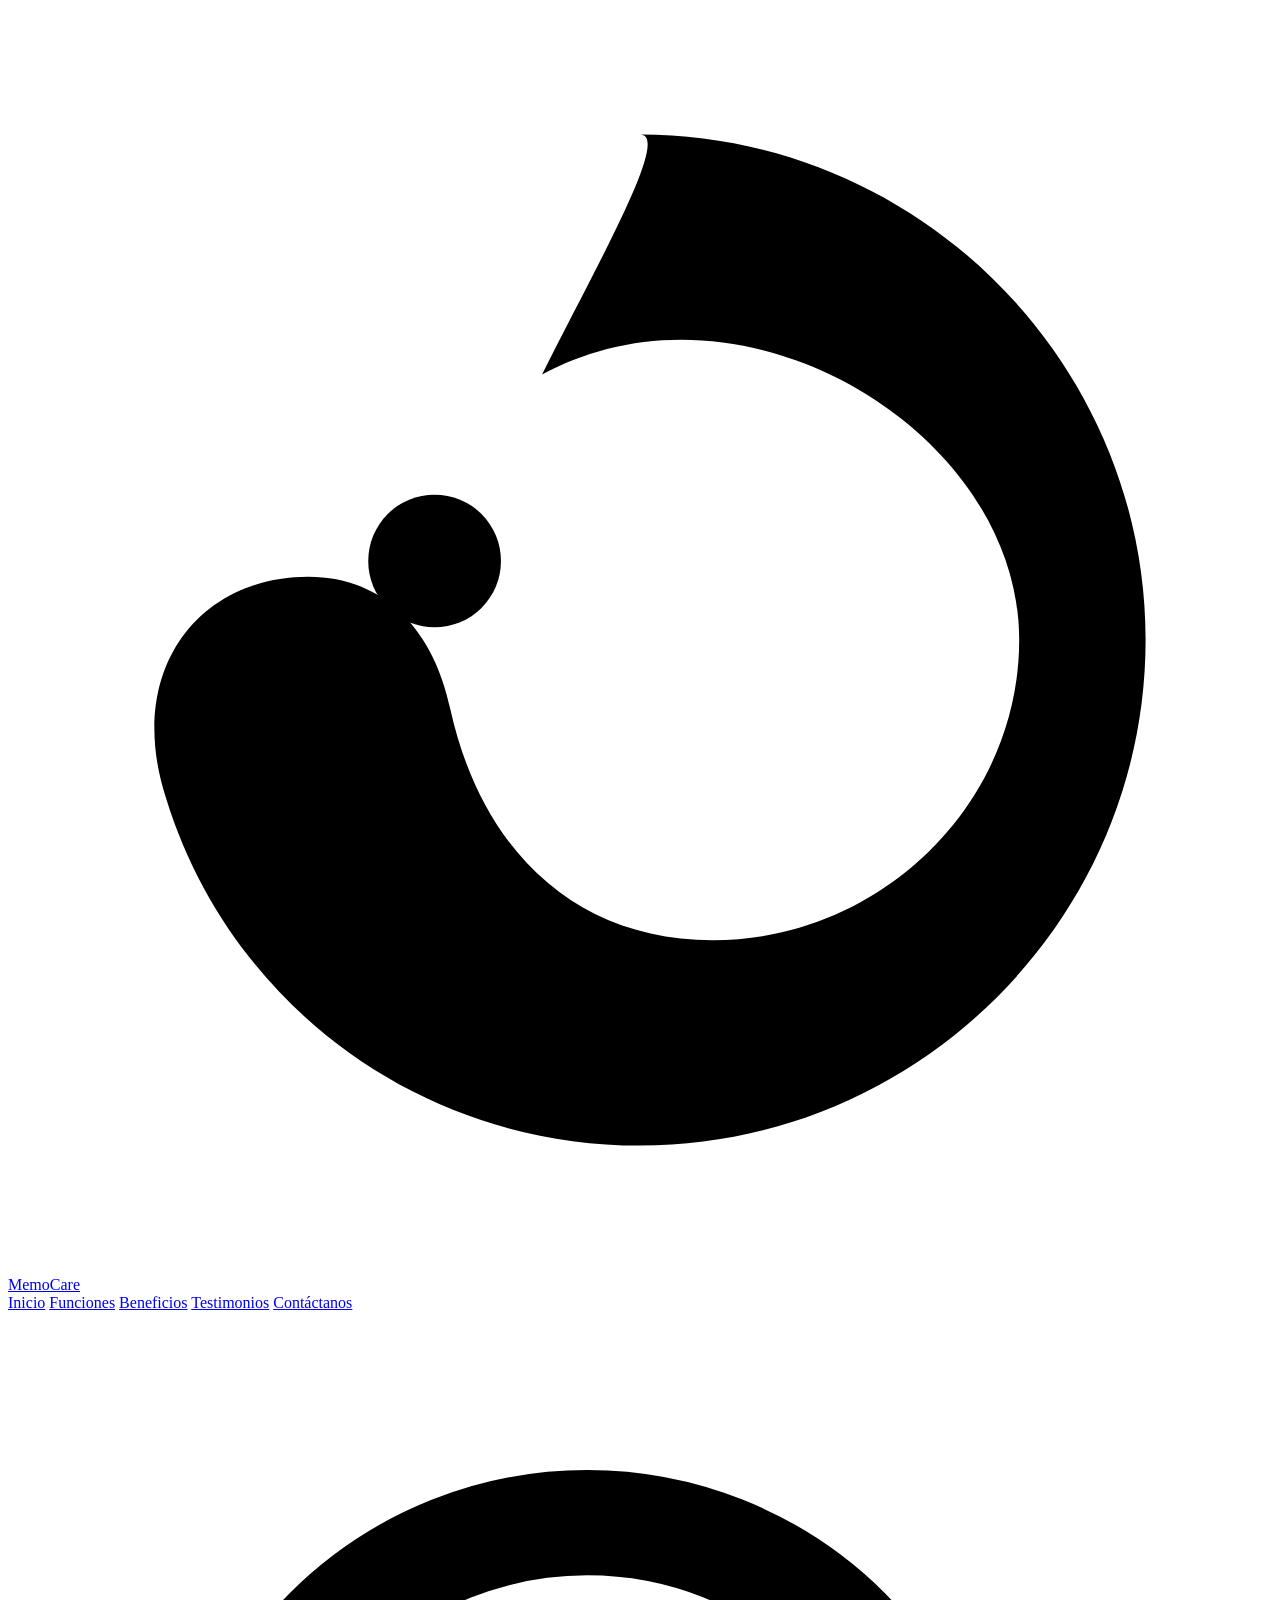
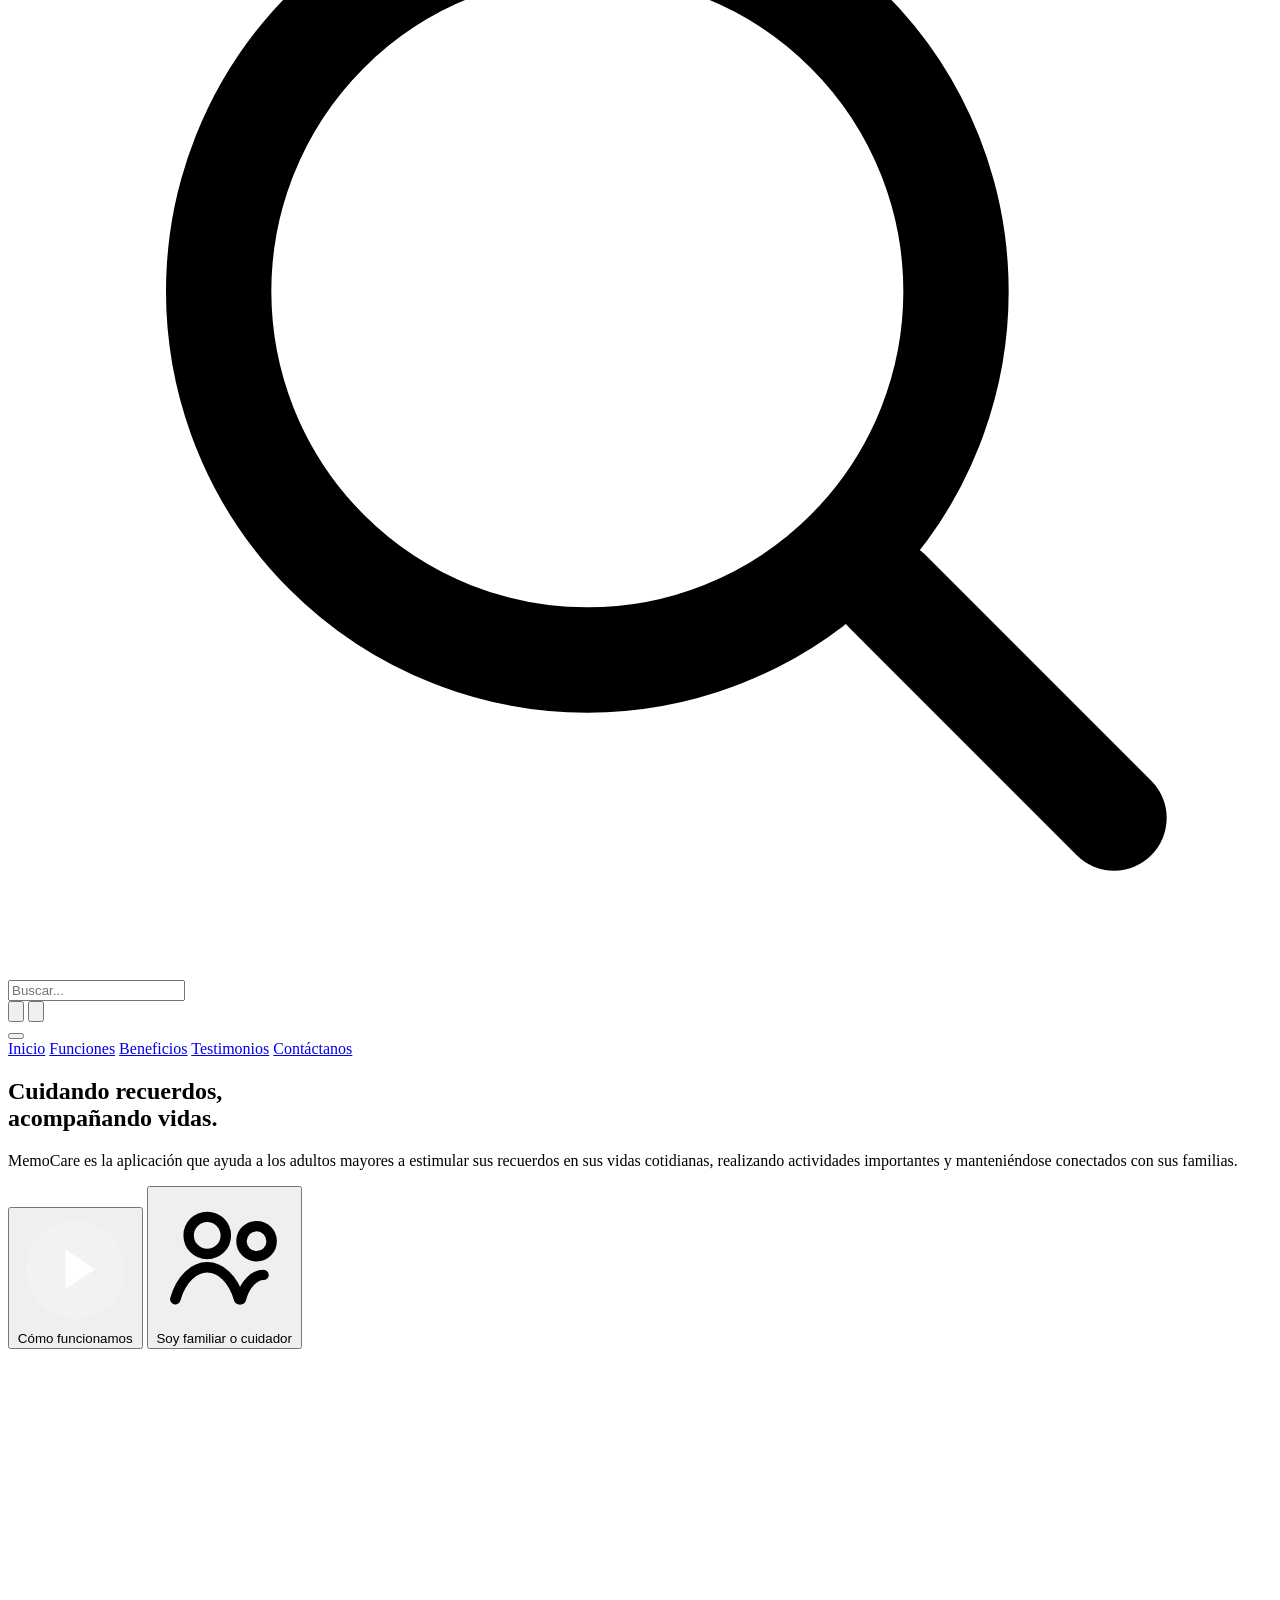
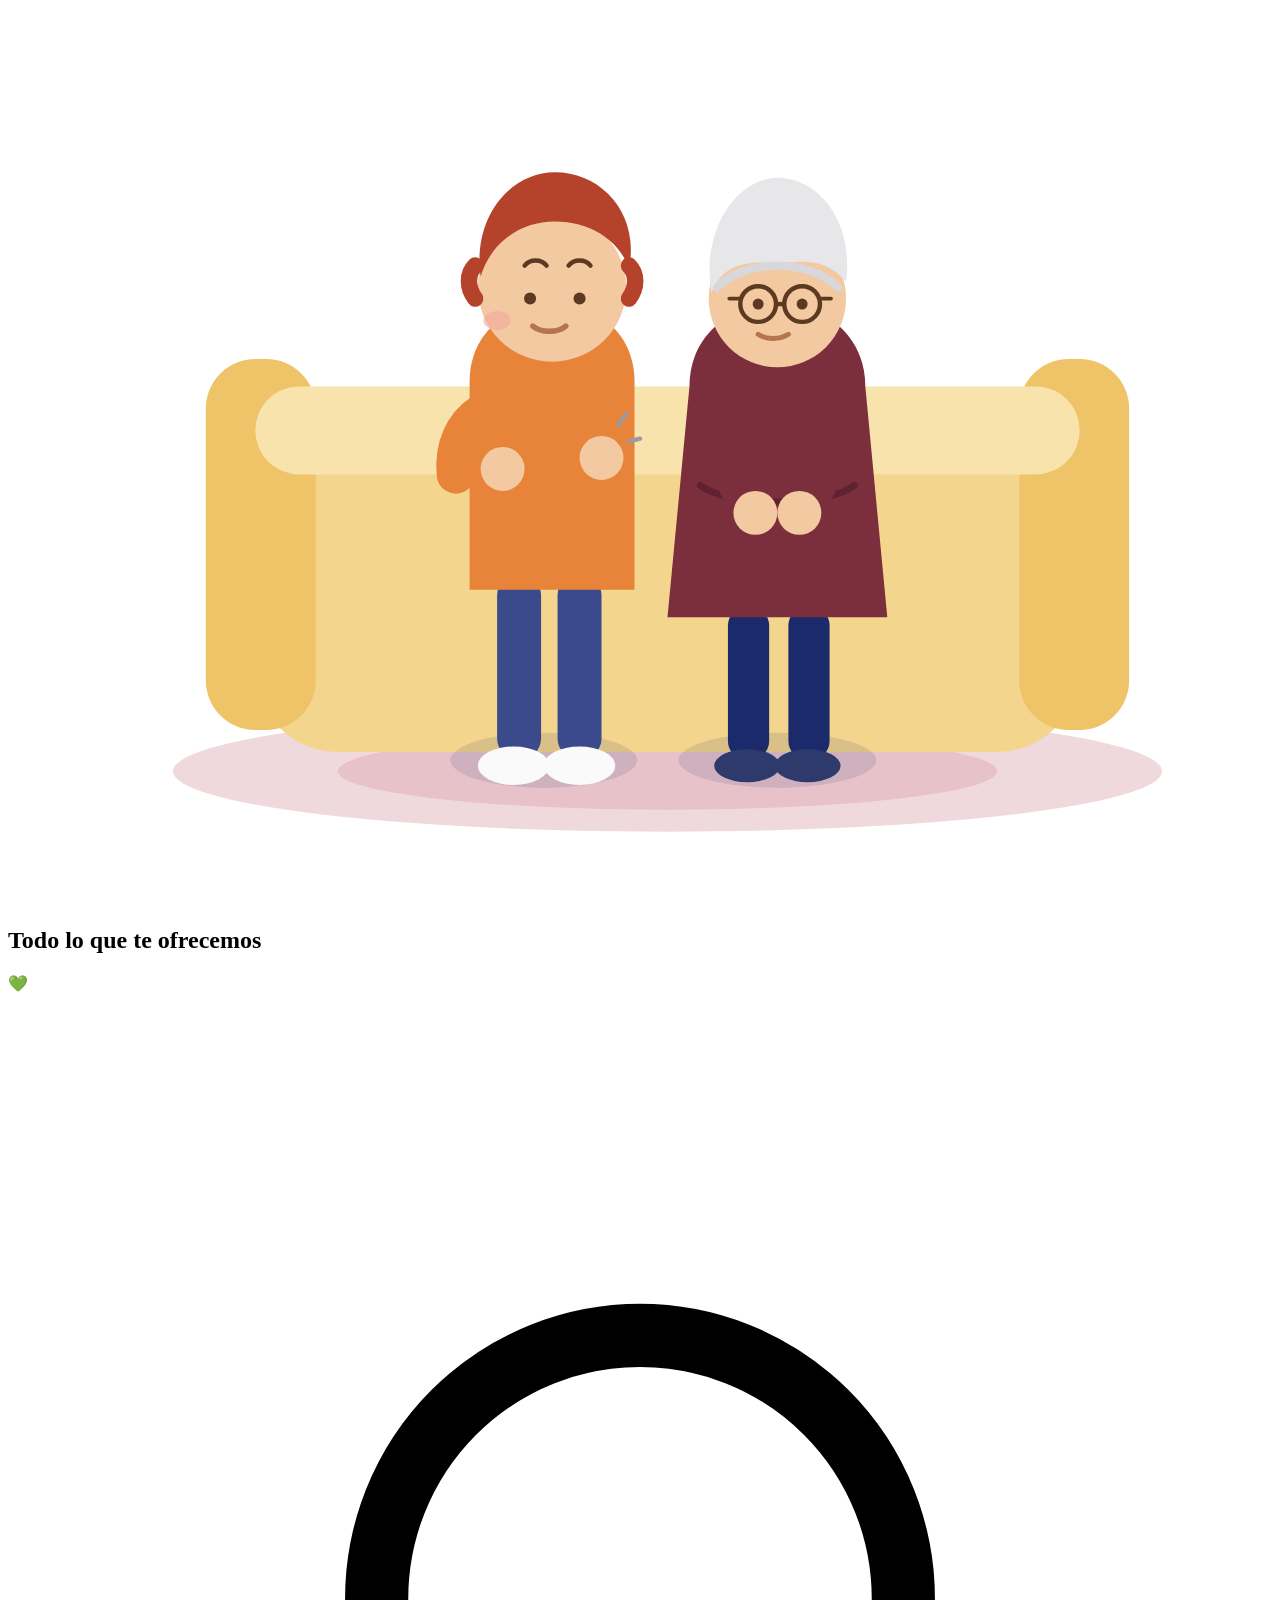
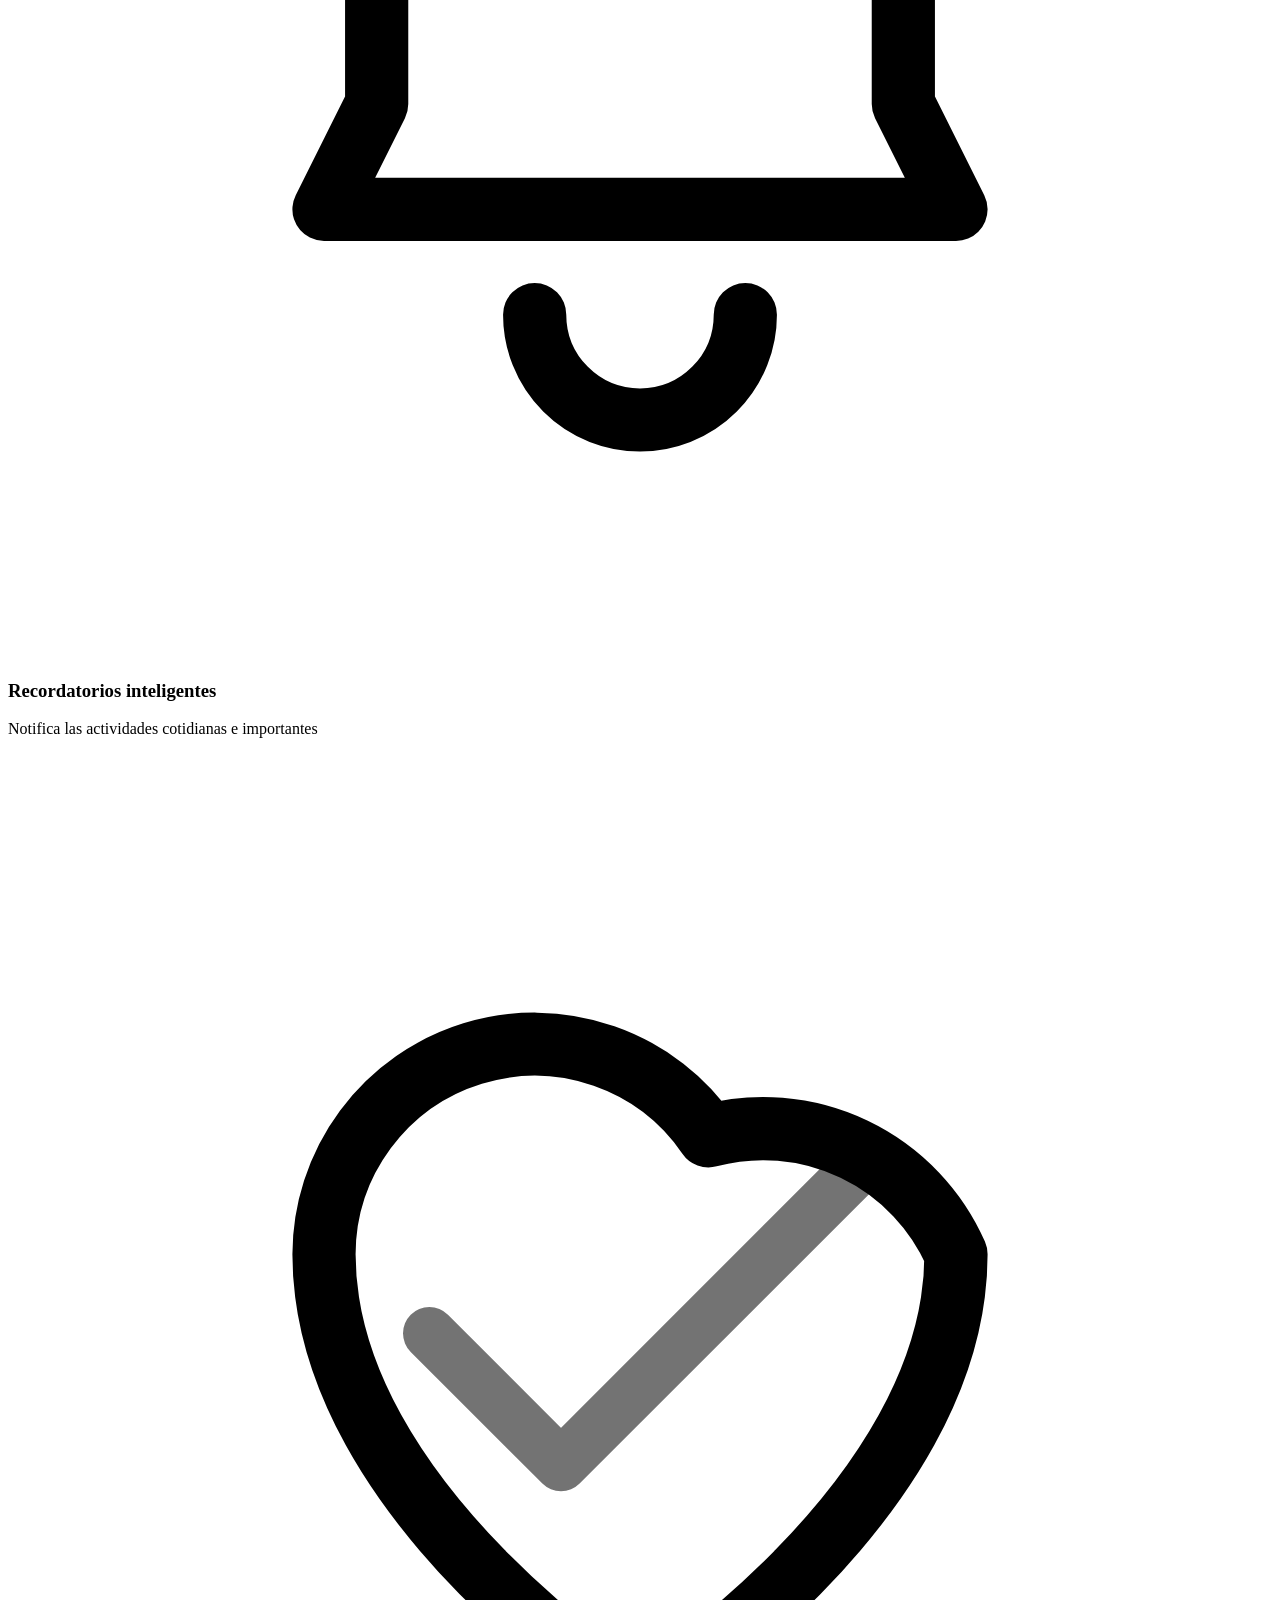
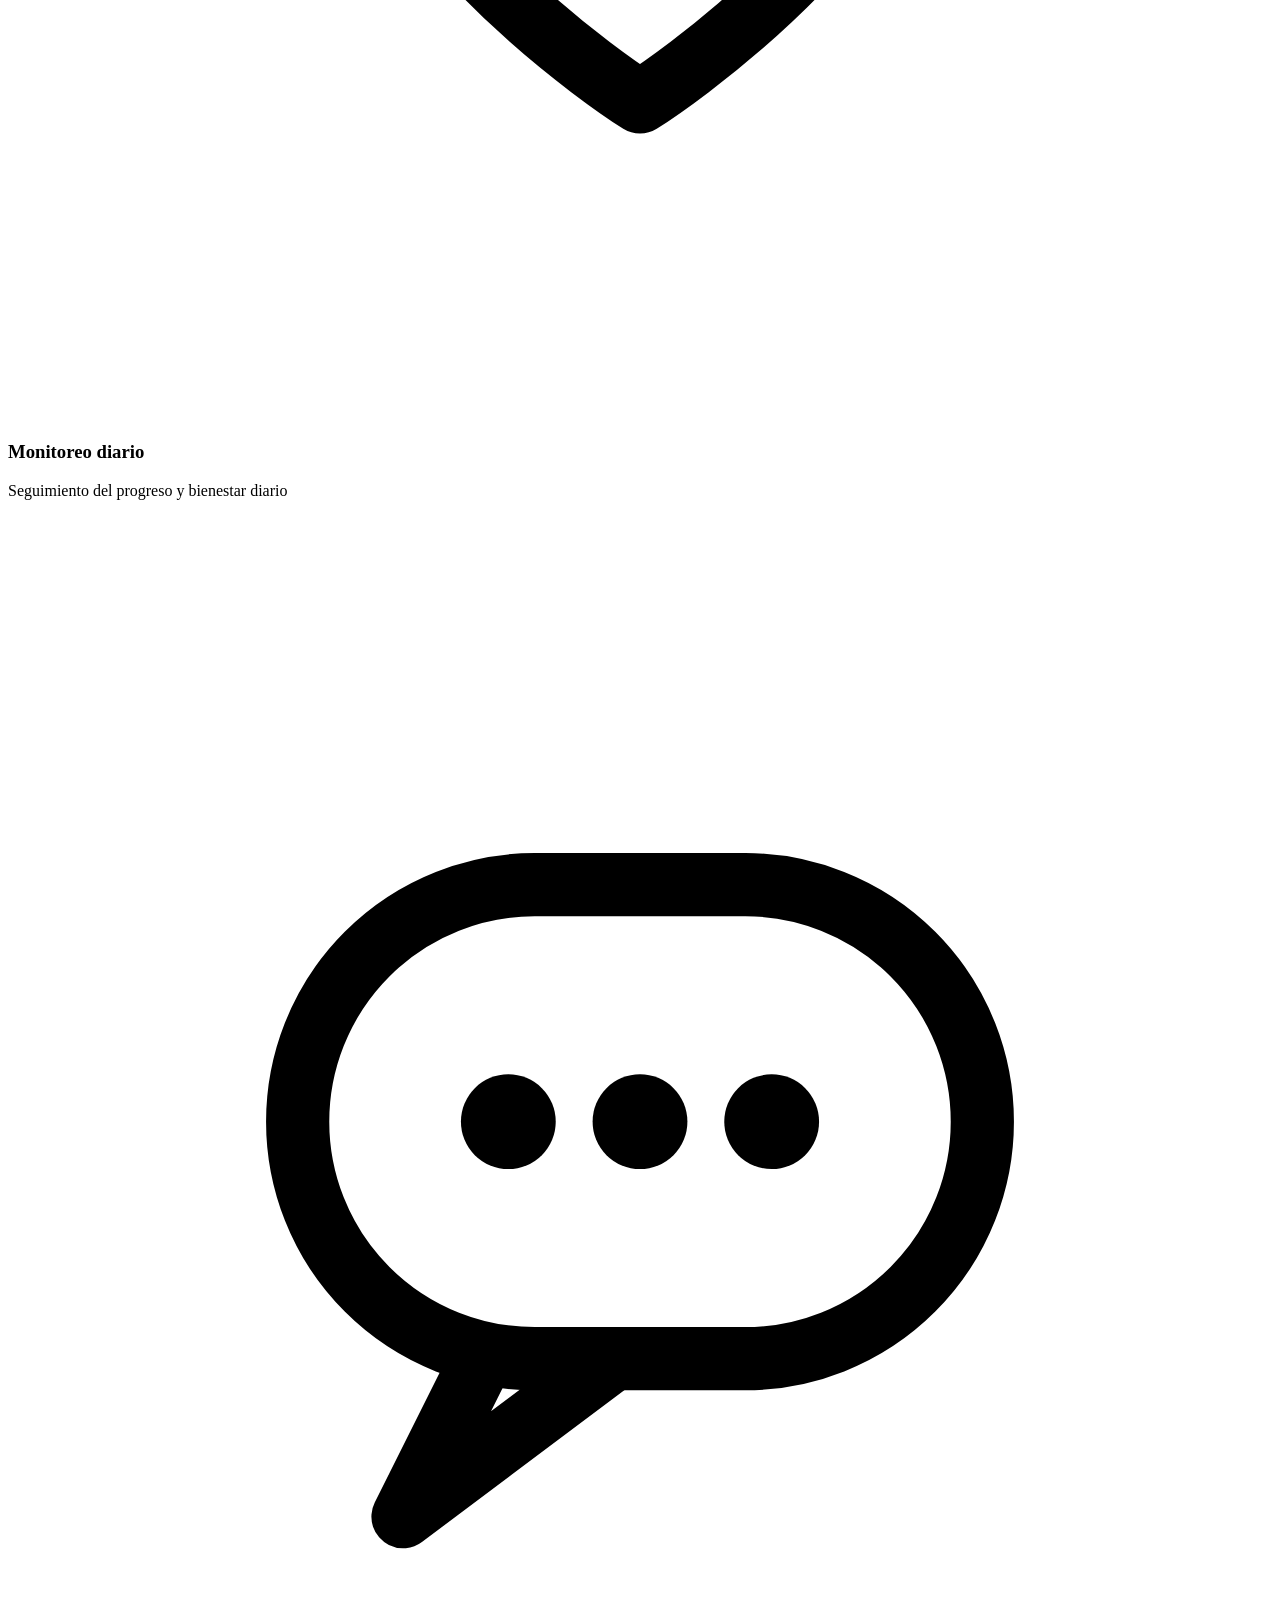
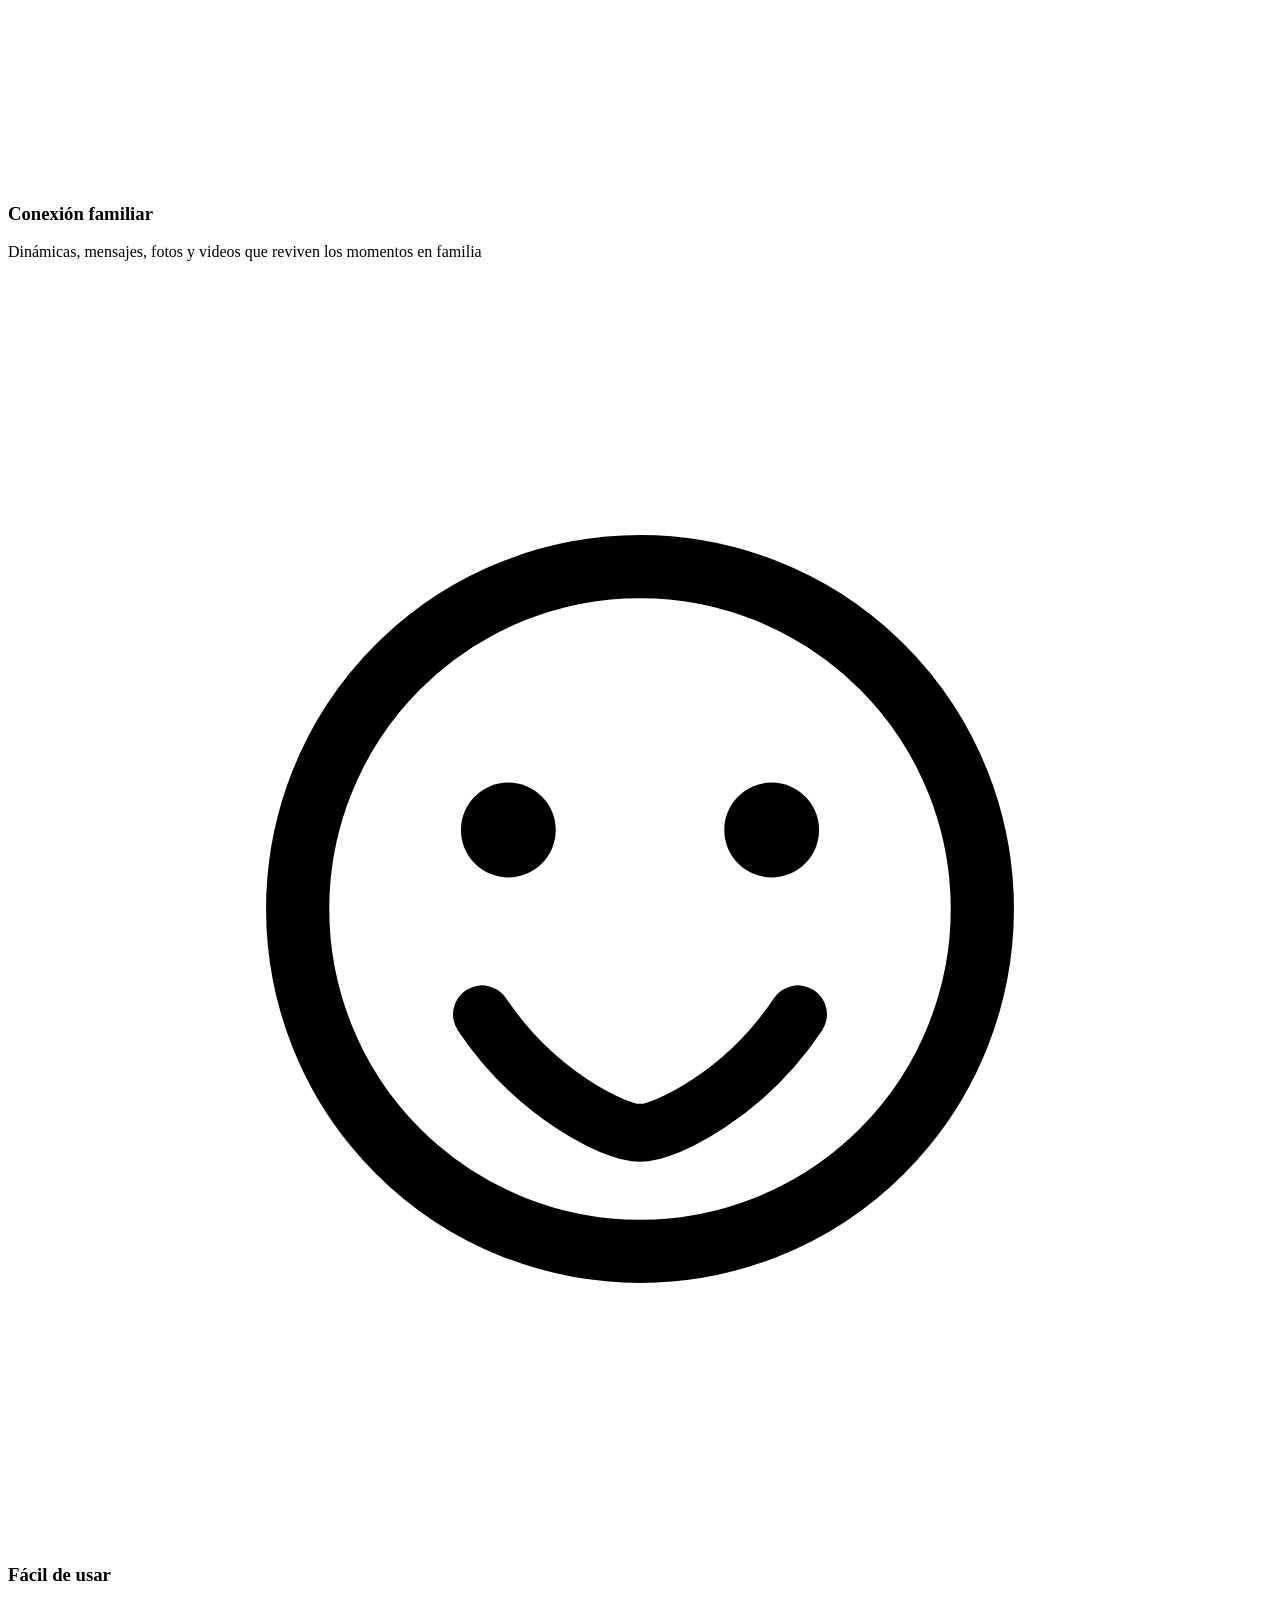
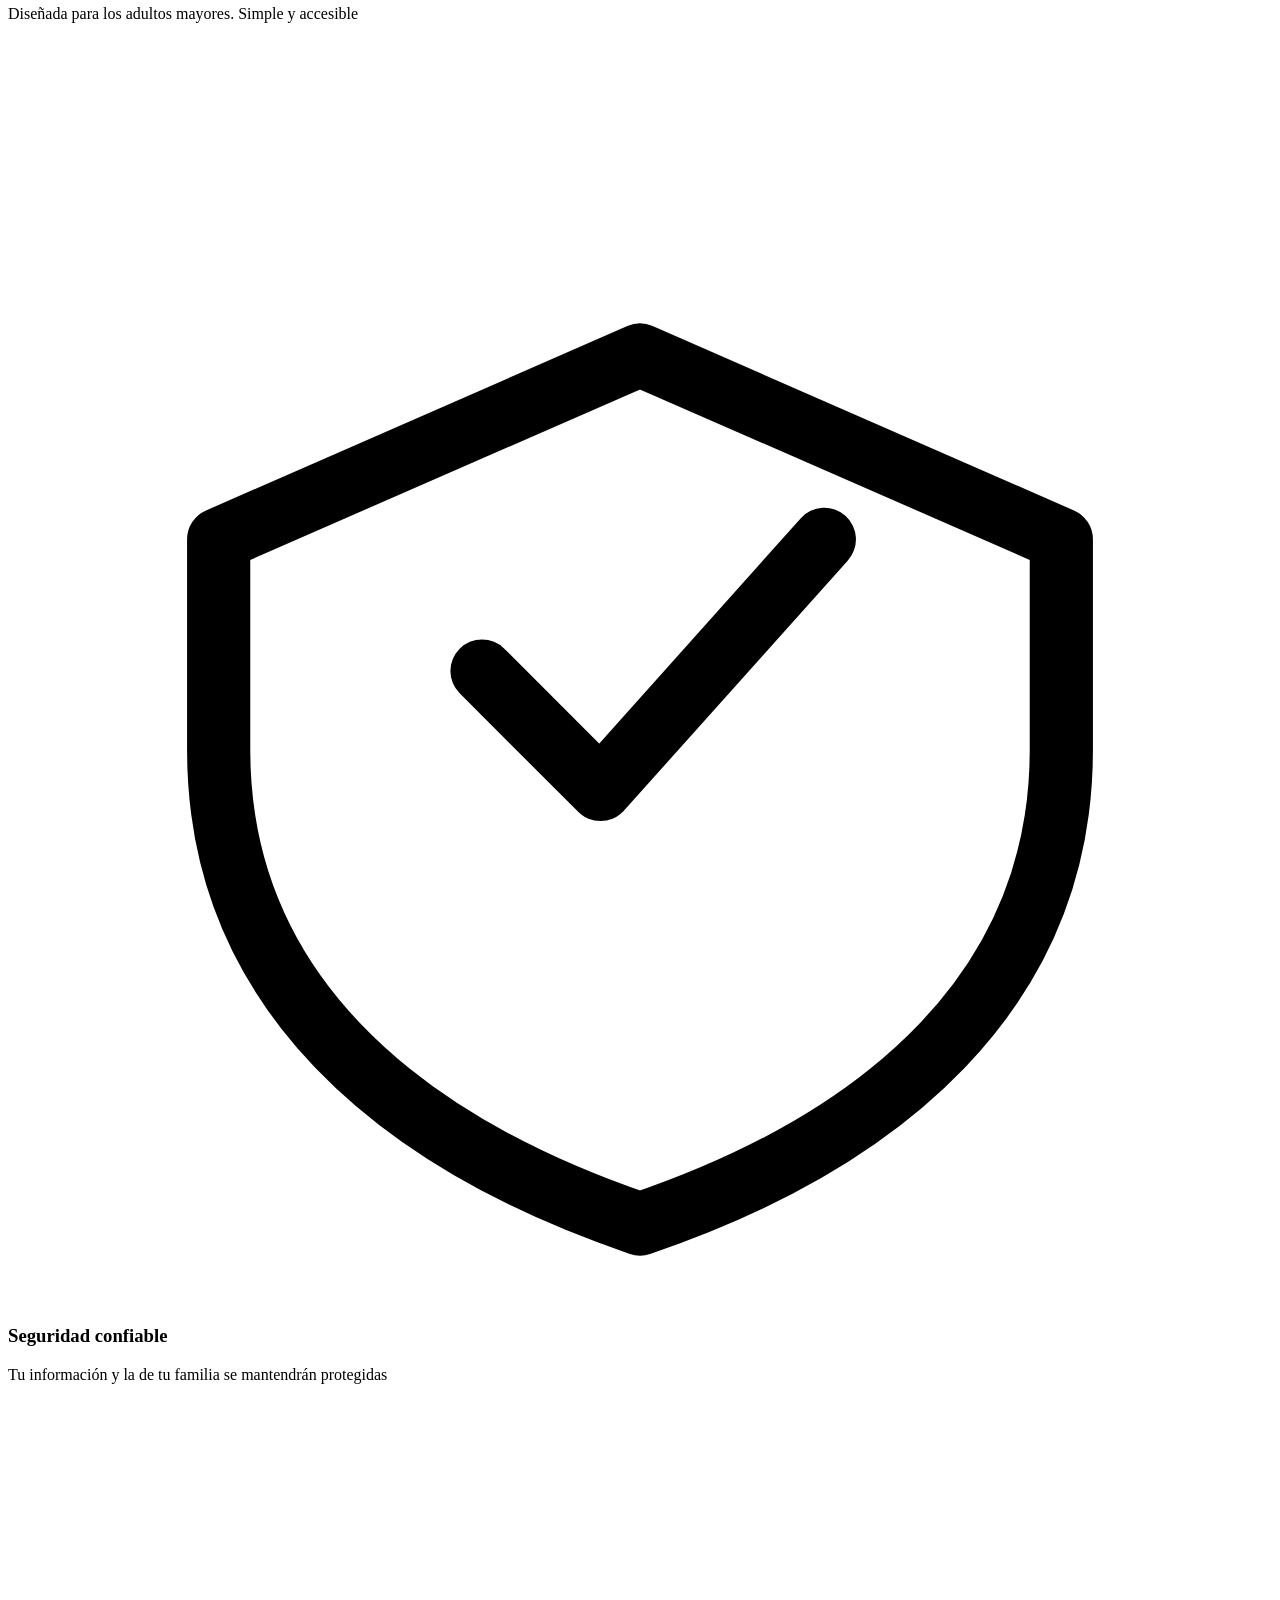
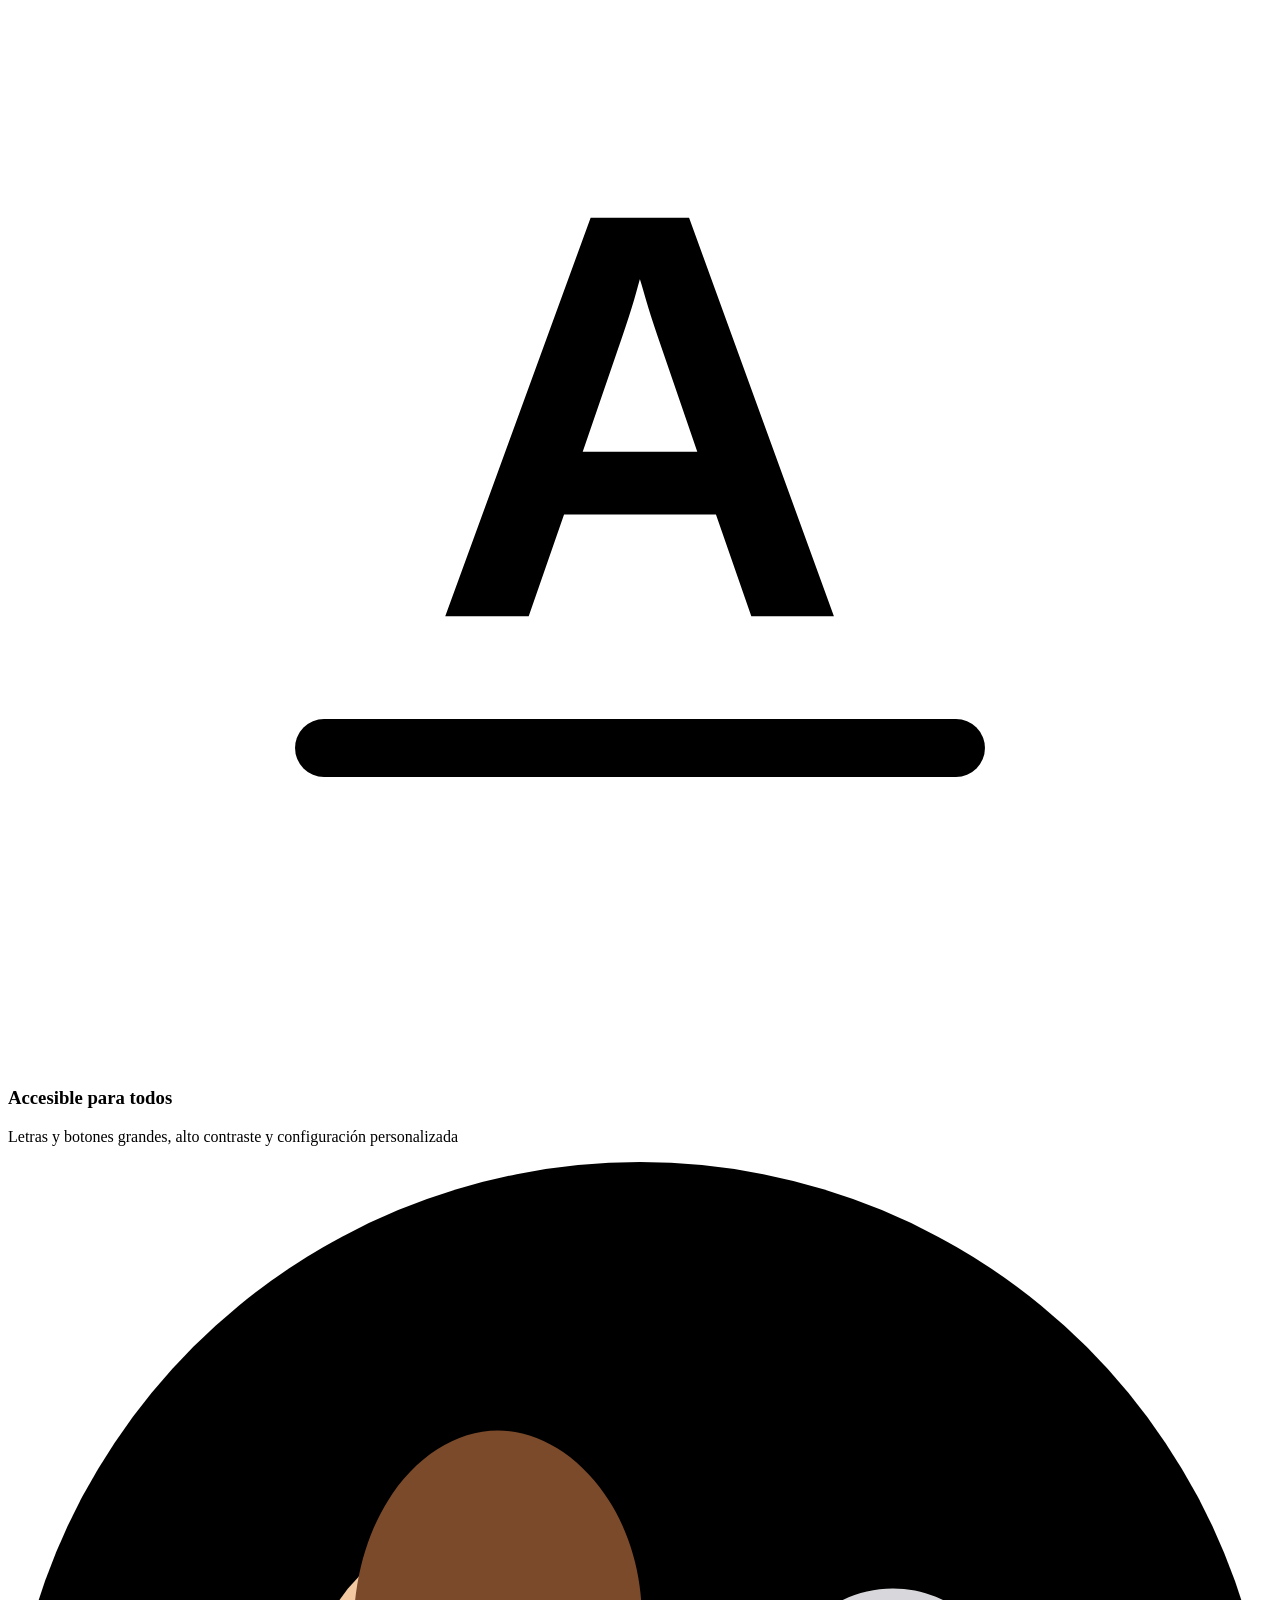
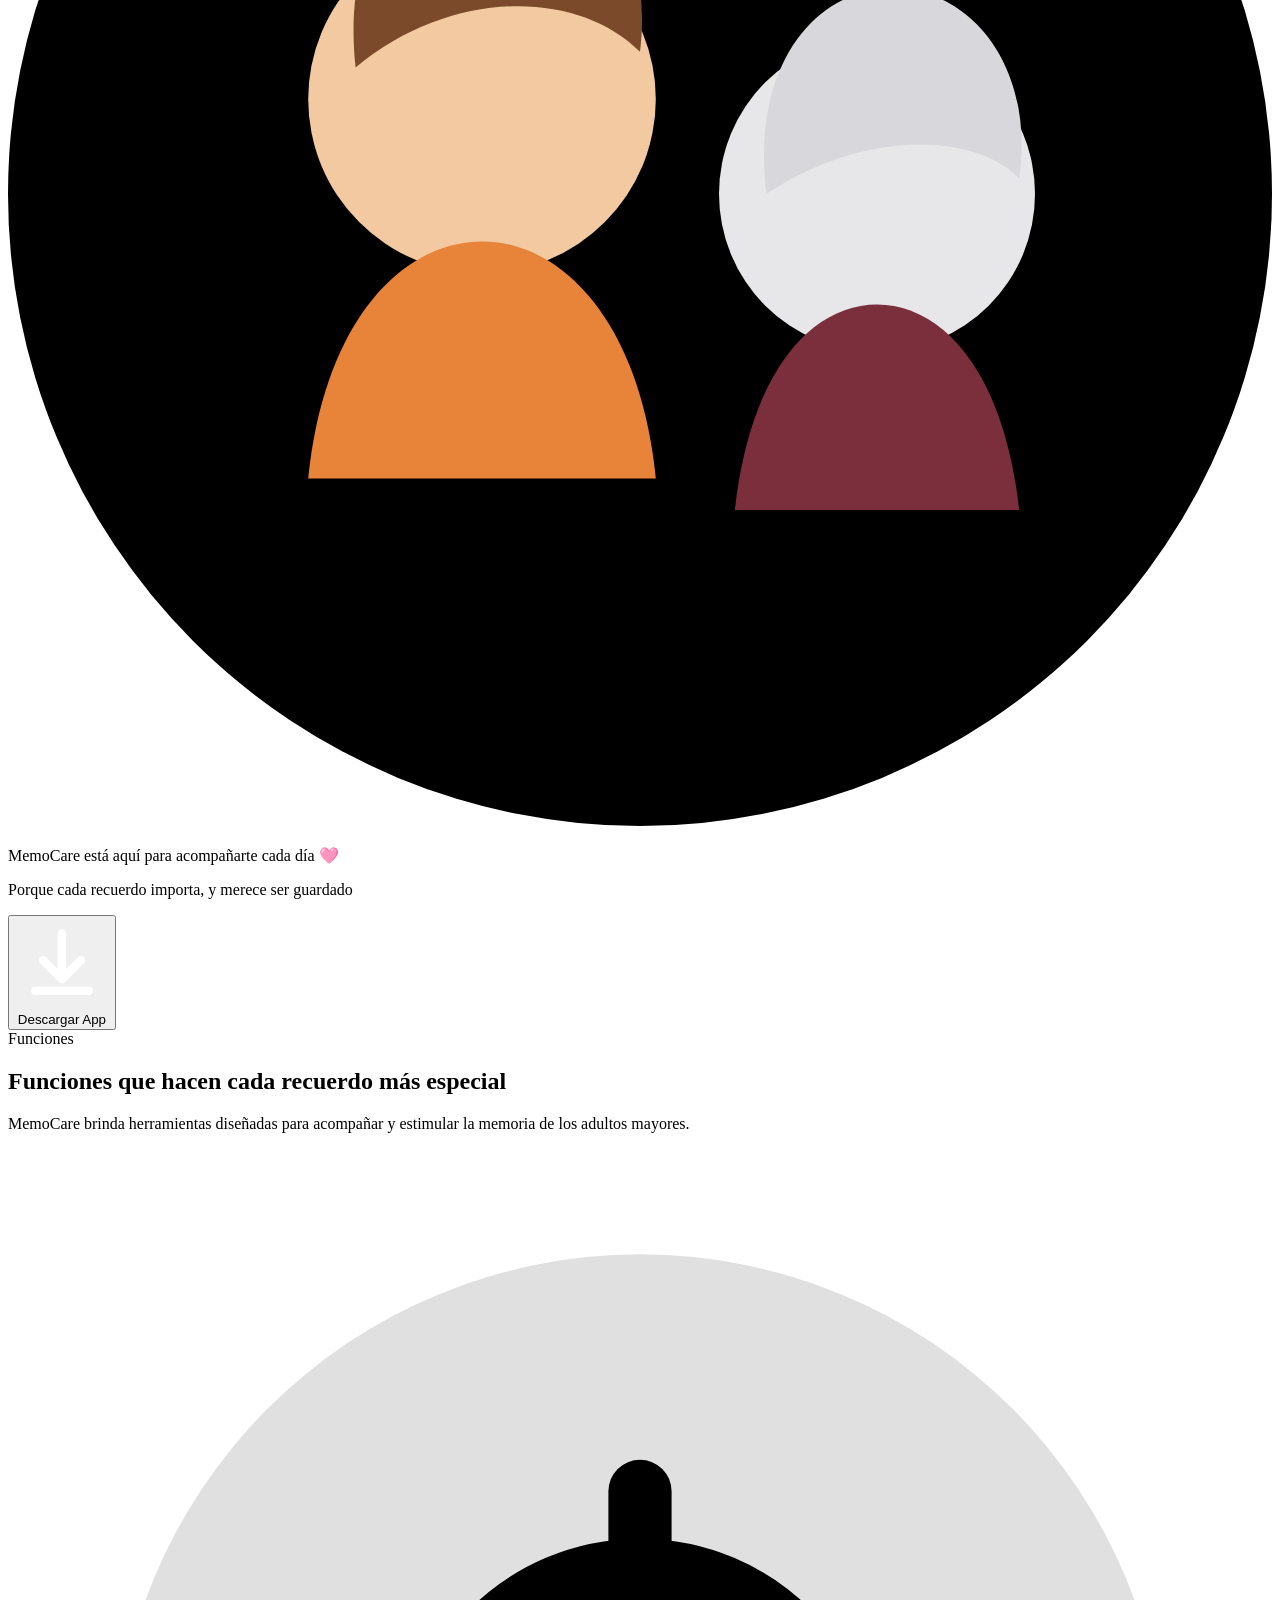
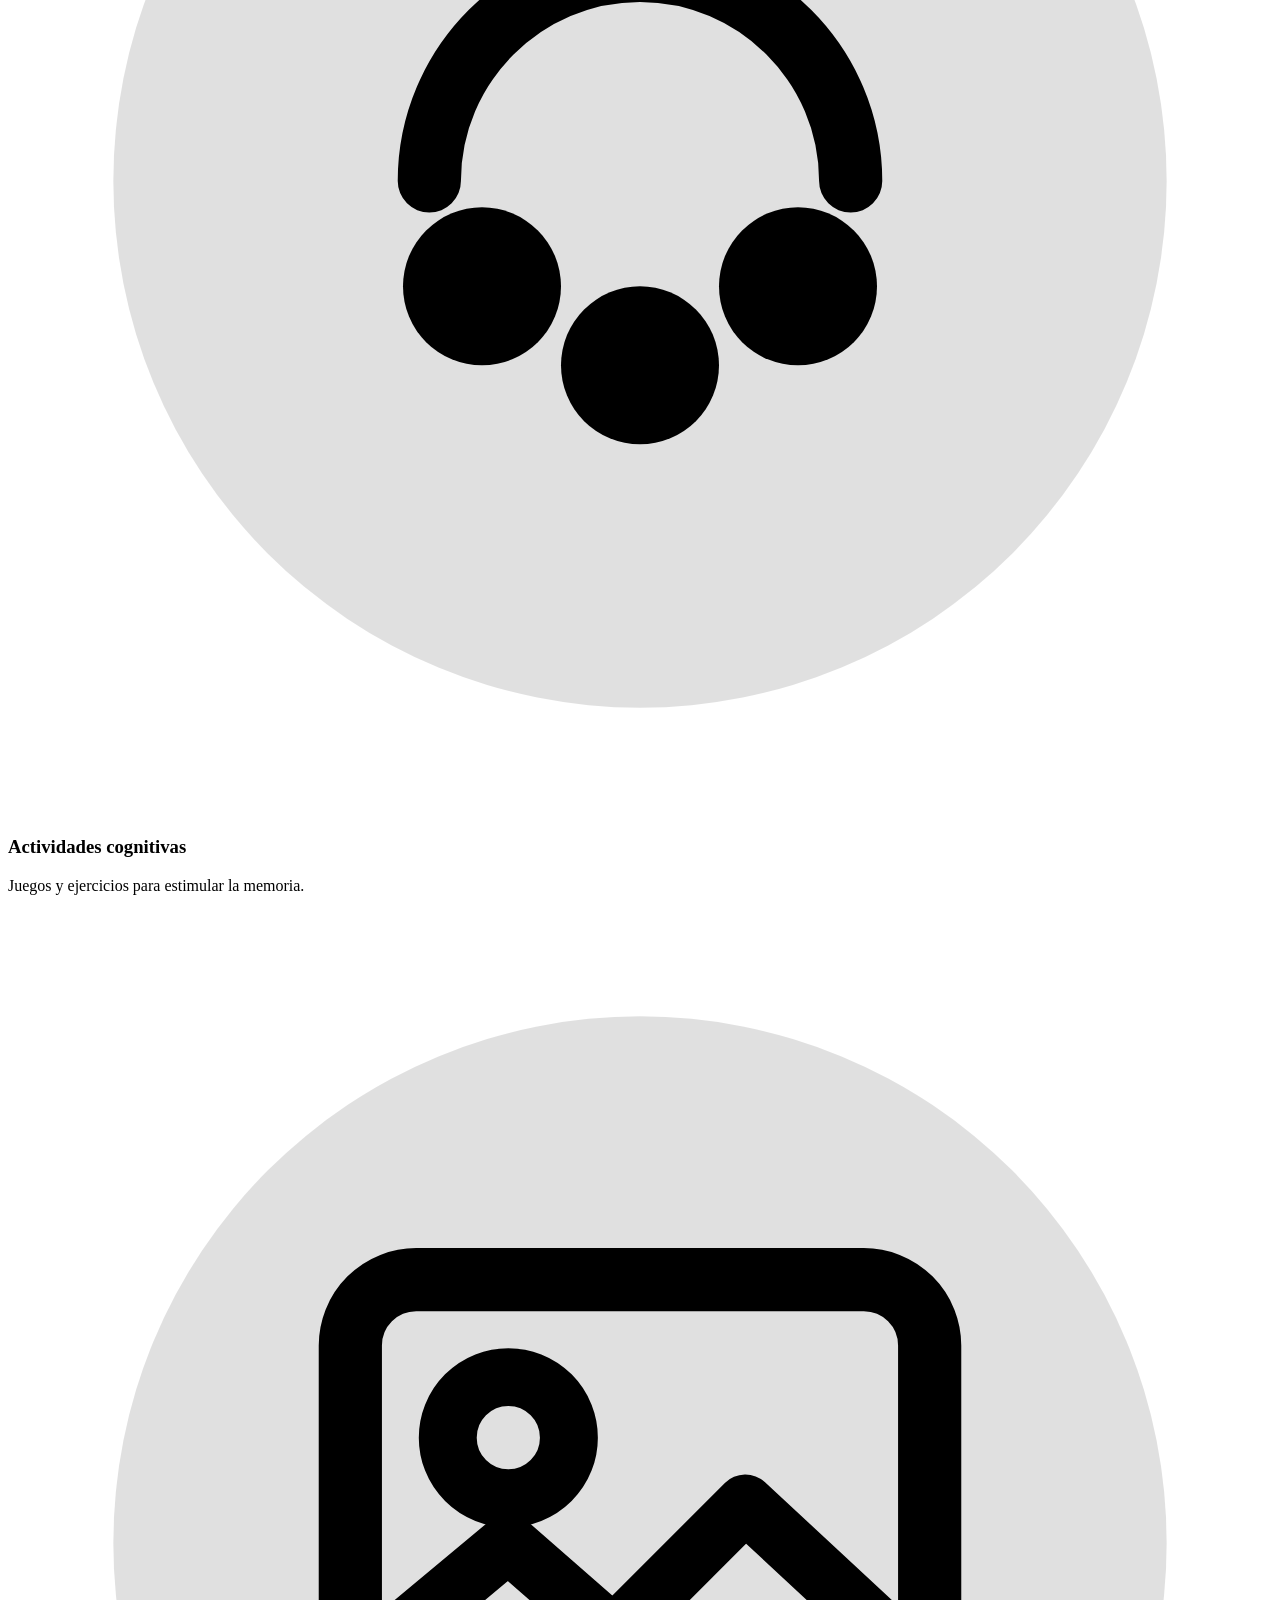
==== index.html @ 78c35d10 "Codigo de index.html" ====
<!DOCTYPE html>
<html lang="es">
<head>
<meta charset="UTF-8">
<meta name="viewport" content="width=device-width, initial-scale=1.0">
<title>MemoCare — Cuidando recuerdos, acompañando vidas</title>
<link rel="stylesheet" href="style.css">
</head>
<body>

<!-- NAVBAR-->
<header class="navbar">
  <div class="navbar__container">

    <a href="#" class="navbar__marca">
      <svg viewBox="0 0 40 40" aria-hidden="true" class="navbar__logo">
        <path d="M20 4c8.8 0 16 7.2 16 16s-7.2 16-16 16C13 36 7 31.5 5 25c-1.3-4 1-7 4.5-7 2.5 0 4 1.8 4.5 4.2 1 4.5 4 7.3 8.3 7.3 5.3 0 9.7-4.3 9.7-9.5S26.6 10.5 21.3 10.5c-1.6 0-3.1.4-4.4 1.1C18.7 8 21 4 20 4z" fill="var(--color-turquesa)"/>
        <circle cx="13.5" cy="17.5" r="2.1" fill="var(--color-azul-oscuro)"/>
      </svg>
      <span>MemoCare</span>
    </a>

    <nav class="navbar__enlaces" aria-label="Navegación principal">
      <a href="#" class="navbar__enlace navbar__enlace--activo">Inicio</a>
      <a href="#funciones" class="navbar__enlace">Funciones</a>
      <a href="#beneficios" class="navbar__enlace">Beneficios</a>
      <a href="#testimonios" class="navbar__enlace">Testimonios</a>
      <a href="#contacto" class="navbar__enlace">Contáctanos</a>
    </nav>

    <div class="navbar__acciones">
      <div class="navbar__buscador">
        <svg viewBox="0 0 24 24" fill="none" aria-hidden="true"><circle cx="11" cy="11" r="7" stroke="currentColor" stroke-width="2"/><path d="M21 21l-4.3-4.3" stroke="currentColor" stroke-width="2" stroke-linecap="round"/></svg>
        <input type="text" placeholder="Buscar..." aria-label="Buscar">
      </div>
      <button class="navbar__menu-boton" aria-label="Abrir menú de usuario">
        <svg viewBox="0 0 24 24" fill="none" aria-hidden="true"><path d="M6 9l6 6 6-6" stroke="white" stroke-width="2.2" stroke-linecap="round" stroke-linejoin="round"/></svg>
      </button>
      <button class="navbar__perfil" aria-label="Perfil de usuario">
        <svg viewBox="0 0 24 24" fill="none" aria-hidden="true"><circle cx="12" cy="8.5" r="3.5" stroke="white" stroke-width="2"/><path d="M5 20c1.5-4 4.5-6 7-6s5.5 2 7 6" stroke="white" stroke-width="2" stroke-linecap="round"/></svg>
      </button>
    </div>

    <button class="navbar__hamburguesa" id="boton-menu-movil" aria-label="Abrir menú" aria-expanded="false" aria-controls="menu-movil">
      <span></span><span></span><span></span>
    </button>

  </div>

  <nav class="navbar__enlaces-movil" id="menu-movil" aria-label="Navegación móvil">
    <a href="#" class="navbar__enlace navbar__enlace--activo">Inicio</a>
    <a href="#funciones" class="navbar__enlace">Funciones</a>
    <a href="#beneficios" class="navbar__enlace">Beneficios</a>
    <a href="#testimonios" class="navbar__enlace">Testimonios</a>
    <a href="#contacto" class="navbar__enlace">Contáctanos</a>
  </nav>
</header>


<!--HERO-->
<section class="hero">
  <div class="hero__container">

    <div class="hero__contenido">
      <h1 class="hero__titulo">
        Cuidando recuerdos,<br>
        <span class="hero__titulo-acento">acompañando vidas.</span>
      </h1>

      <p class="hero__texto">
        MemoCare es la aplicación que ayuda a los adultos mayores a estimular sus recuerdos en sus vidas cotidianas, realizando actividades importantes y manteniéndose conectados con sus familias.
      </p>

      <div class="hero__acciones">
        <button class="boton boton--morado">
          <svg viewBox="0 0 24 24" fill="white" aria-hidden="true" class="boton__icono"><circle cx="12" cy="12" r="10" fill="white" opacity="0.18"/><path d="M10 8l6 4-6 4V8z" fill="white"/></svg>
          Cómo funcionamos
        </button>
        <button class="boton boton--contorno">
          <svg viewBox="0 0 24 24" fill="none" aria-hidden="true" class="boton__icono"><circle cx="9" cy="8" r="3.2" stroke="currentColor" stroke-width="1.8"/><path d="M3.5 19c1-3.6 3.3-5.5 5.5-5.5s4.5 1.9 5.5 5.5" stroke="currentColor" stroke-width="1.8" stroke-linecap="round"/><circle cx="17.5" cy="9" r="2.6" stroke="currentColor" stroke-width="1.8"/><path d="M14.8 19c.7-2.7 2.4-4.2 3.9-4.2" stroke="currentColor" stroke-width="1.8" stroke-linecap="round"/></svg>
          Soy familiar o cuidador
        </button>
      </div>

      <div class="hero__indicadores">
        <span class="hero__punto"></span>
        <span class="hero__punto hero__punto--activo"></span>
        <span class="hero__punto"></span>
      </div>
    </div>

    <div class="hero__ilustracion">
      <svg viewBox="0 0 460 420" xmlns="http://www.w3.org/2000/svg" aria-hidden="true" class="hero__svg">
        <!-- alfombra -->
        <ellipse cx="240" cy="372" rx="180" ry="22" fill="#F0D9DD"/>
        <ellipse cx="240" cy="372" rx="120" ry="14" fill="#E7C2C9"/>

        <!-- sillón -->
        <rect x="90" y="250" width="300" height="115" rx="30" fill="#F4D58D"/>
        <rect x="72" y="222" width="40" height="135" rx="18" fill="#EFC468"/>
        <rect x="368" y="222" width="40" height="135" rx="18" fill="#EFC468"/>
        <rect x="90" y="232" width="300" height="32" rx="16" fill="#F8E3AC"/>

        <!-- familiar -->
        <g>
          <ellipse cx="195" cy="368" rx="34" ry="10" fill="#1B2A6B" opacity="0.12"/>
          <!-- piernas -->
          <rect x="178" y="300" width="16" height="68" rx="8" fill="#3B4A8B"/>
          <rect x="200" y="300" width="16" height="68" rx="8" fill="#3B4A8B"/>
          <ellipse cx="184" cy="370" rx="13" ry="7" fill="#FAFAFA"/>
          <ellipse cx="208" cy="370" rx="13" ry="7" fill="#FAFAFA"/>
          <!-- torso -->
          <path d="M168 230c0-16 12-28 30-28s30 12 30 28v76h-60v-76z" fill="#E8833A"/>
          <!-- manos juntas cerca del pecho-->
          <path d="M196 240c8 2 16 8 18 18" stroke="#E8833A" stroke-width="14" stroke-linecap="round"/>
          <circle cx="216" cy="258" r="8" fill="#F2C9A0"/>
          <path d="M172 242c-6 4-10 12-9 22" stroke="#E8833A" stroke-width="14" stroke-linecap="round"/>
          <circle cx="180" cy="262" r="8" fill="#F2C9A0"/>
          <!-- destellos de gesto -->
          <path d="M222 246l3-4M226 252l4-1" stroke="#9A9AA0" stroke-width="1.6" stroke-linecap="round"/>
          <!-- cabeza -->
          <circle cx="198" cy="196" r="27" fill="#F2C9A0"/>
          <path d="M172 192c-3-22 11-38 27-38 17 0 31 15 27 35-4-11-15-17-27-17s-23 7-27 20z" fill="#B5432C"/>
          <path d="M170 200c-3-4-3-9 0-12" stroke="#B5432C" stroke-width="6" stroke-linecap="round" fill="none"/>
          <path d="M226 200c3-4 3-9 0-12" stroke="#B5432C" stroke-width="6" stroke-linecap="round" fill="none"/>
          <circle cx="190" cy="200" r="2.2" fill="#5C3A21"/>
          <circle cx="208" cy="200" r="2.2" fill="#5C3A21"/>
          <path d="M188 188c2-2.5 6-2.5 8 0M204 188c2-2.5 6-2.5 8 0" stroke="#5C3A21" stroke-width="1.6" stroke-linecap="round" fill="none"/>
          <path d="M191 210c3 2.5 9 2.5 12 0" stroke="#B5754F" stroke-width="2" stroke-linecap="round" fill="none"/>
          <ellipse cx="178" cy="208" rx="5" ry="3.5" fill="#F3A8A0" opacity="0.6"/>
        </g>

        <!-- adulto mayor -->
        <g>
          <ellipse cx="280" cy="368" rx="36" ry="10" fill="#1B2A6B" opacity="0.12"/>
          <!-- piernas -->
          <rect x="262" y="312" width="15" height="56" rx="7" fill="#1B2A6B"/>
          <rect x="284" y="312" width="15" height="56" rx="7" fill="#1B2A6B"/>
          <ellipse cx="269" cy="370" rx="12" ry="6" fill="#2E3A6B"/>
          <ellipse cx="291" cy="370" rx="12" ry="6" fill="#2E3A6B"/>
          <!-- vestido -->
          <path d="M248 232c0-18 14-30 32-30s32 12 32 30l8 84h-80l8-84z" fill="#7B2E3B"/>
          <path d="M252 268c10 8 46 8 56 0" stroke="#5E2230" stroke-width="2.5" stroke-linecap="round" fill="none"/>
          <!-- manos cruzadas sobre el abdomen -->
          <path d="M266 250c-4 10-2 20 6 26" stroke="#7B2E3B" stroke-width="14" stroke-linecap="round"/>
          <path d="M294 250c4 10 2 20-6 26" stroke="#7B2E3B" stroke-width="14" stroke-linecap="round"/>
          <circle cx="272" cy="278" r="8" fill="#F2C9A0"/>
          <circle cx="288" cy="278" r="8" fill="#F2C9A0"/>
          <!-- cabeza -->
          <circle cx="280" cy="200" r="25" fill="#F2C9A0"/>
          <path d="M256 198c-4-24 10-42 24-42 15 0 28 16 25 38-8-10-18-7-24-7-8 0-20-2-25 11z" fill="#E7E7EA"/>
          <path d="M258 196c5-5 13-8 22-8s17 3 22 8" stroke="#D8D8DC" stroke-width="3" stroke-linecap="round" fill="none"/>
          <!-- lentes -->
          <circle cx="273" cy="202" r="6.5" fill="none" stroke="#5C3A21" stroke-width="1.6"/>
          <circle cx="289" cy="202" r="6.5" fill="none" stroke="#5C3A21" stroke-width="1.6"/>
          <path d="M279.5 202h3" stroke="#5C3A21" stroke-width="1.6"/>
          <path d="M266.5 200h-4M295.5 200h4" stroke="#5C3A21" stroke-width="1.4" stroke-linecap="round"/>
          <circle cx="273" cy="202" r="2" fill="#5C3A21"/>
          <circle cx="289" cy="202" r="2" fill="#5C3A21"/>
          <path d="M273 213c3 2 8 2 11 0" stroke="#B5754F" stroke-width="1.8" stroke-linecap="round" fill="none"/>
        </g>
      </svg>
    </div>

  </div>
</section>

<!--SERVICIOS-->
<section class="servicios" id="servicios">
  <div class="servicios__container">

    <div class="servicios__encabezado">
      <h2 class="servicios__titulo">Todo lo que te ofrecemos</h2>
      <span class="servicios__corazon">💚</span>
    </div>

    <div class="servicios__grid">

      <article class="tarjeta-servicio">
        <div class="tarjeta-servicio__icono tarjeta-servicio__icono--turquesa">
          <svg viewBox="0 0 48 48" fill="none" aria-hidden="true">
            <path d="M24 13a10 10 0 0 0-10 10v4l-2 4h24l-2-4v-4a10 10 0 0 0-10-10z" stroke="currentColor" stroke-width="2.4" stroke-linejoin="round"/>
            <path d="M20 35a4 4 0 0 0 8 0" stroke="currentColor" stroke-width="2.4" stroke-linecap="round"/>
          </svg>
        </div>
        <h3 class="tarjeta-servicio__titulo">Recordatorios inteligentes</h3>
        <p class="tarjeta-servicio__texto">Notifica las actividades cotidianas e importantes</p>
      </article>

      <article class="tarjeta-servicio">
        <div class="tarjeta-servicio__icono tarjeta-servicio__icono--morado">
          <svg viewBox="0 0 48 48" fill="none" aria-hidden="true">
            <path d="M24 36s-12-7.5-12-17a8 8 0 0 1 14.6-4.5A8 8 0 0 1 36 19c0 9.5-12 17-12 17z" stroke="currentColor" stroke-width="2.4" stroke-linejoin="round"/>
            <path d="M16 22l5 5 11-11" stroke="currentColor" stroke-width="2" stroke-linecap="round" stroke-linejoin="round" opacity="0.55"/>
          </svg>
        </div>
        <h3 class="tarjeta-servicio__titulo">Monitoreo diario</h3>
        <p class="tarjeta-servicio__texto">Seguimiento del progreso y bienestar diario</p>
      </article>

      <article class="tarjeta-servicio">
        <div class="tarjeta-servicio__icono tarjeta-servicio__icono--rojo">
          <svg viewBox="0 0 48 48" fill="none" aria-hidden="true">
            <rect x="11" y="14" width="26" height="18" rx="9" stroke="currentColor" stroke-width="2.4"/>
            <path d="M18 32l-3 6 8-6" stroke="currentColor" stroke-width="2.4" stroke-linejoin="round"/>
            <circle cx="19" cy="23" r="1.8" fill="currentColor"/>
            <circle cx="24" cy="23" r="1.8" fill="currentColor"/>
            <circle cx="29" cy="23" r="1.8" fill="currentColor"/>
          </svg>
        </div>
        <h3 class="tarjeta-servicio__titulo">Conexión familiar</h3>
        <p class="tarjeta-servicio__texto">Dinámicas, mensajes, fotos y videos que reviven los momentos en familia</p>
      </article>

      <article class="tarjeta-servicio">
        <div class="tarjeta-servicio__icono tarjeta-servicio__icono--amarillo">
          <svg viewBox="0 0 48 48" fill="none" aria-hidden="true">
            <circle cx="24" cy="24" r="13" stroke="currentColor" stroke-width="2.4"/>
            <circle cx="19" cy="21" r="1.8" fill="currentColor"/>
            <circle cx="29" cy="21" r="1.8" fill="currentColor"/>
            <path d="M18 28c2 3 5 4.5 6 4.5s4-1.5 6-4.5" stroke="currentColor" stroke-width="2.2" stroke-linecap="round" fill="none"/>
          </svg>
        </div>
        <h3 class="tarjeta-servicio__titulo">Fácil de usar</h3>
        <p class="tarjeta-servicio__texto">Diseñada para los adultos mayores. Simple y accesible</p>
      </article>

      <article class="tarjeta-servicio">
        <div class="tarjeta-servicio__icono tarjeta-servicio__icono--azul">
          <svg viewBox="0 0 48 48" fill="none" aria-hidden="true">
            <path d="M24 12l16 7v8c0 9-6.6 14.8-16 18-9.4-3.2-16-9-16-18v-8l16-7z" stroke="currentColor" stroke-width="2.4" stroke-linejoin="round"/>
            <path d="M18 24l4.5 4.5L31 19" stroke="currentColor" stroke-width="2.4" stroke-linecap="round" stroke-linejoin="round"/>
          </svg>
        </div>
        <h3 class="tarjeta-servicio__titulo">Seguridad confiable</h3>
        <p class="tarjeta-servicio__texto">Tu información y la de tu familia se mantendrán protegidas</p>
      </article>

      <article class="tarjeta-servicio">
        <div class="tarjeta-servicio__icono tarjeta-servicio__icono--verde">
          <svg viewBox="0 0 48 48" fill="none" aria-hidden="true">
            <text x="24" y="31" font-size="22" font-weight="700" text-anchor="middle" fill="currentColor" font-family="Arial, sans-serif">A</text>
            <path d="M12 36h24" stroke="currentColor" stroke-width="2.2" stroke-linecap="round"/>
          </svg>
        </div>
        <h3 class="tarjeta-servicio__titulo">Accesible para todos</h3>
        <p class="tarjeta-servicio__texto">Letras y botones grandes, alto contraste y configuración personalizada</p>
      </article>

    </div>
  </div>
</section>

<!--BANNER INFERIOR (CTA descarga)-->
<section class="banner-app">
  <div class="banner-app__container">

    <div class="banner-app__mensaje">
      <div class="banner-app__avatar">
        <svg viewBox="0 0 80 80" aria-hidden="true">
          <circle cx="40" cy="40" r="40" fill="var(--color-morado-suave)"/>
          <circle cx="30" cy="34" r="11" fill="#F2C9A0"/>
          <path d="M22 32c-1-9 4-15 9-15s10 6 9 14c-4-4-12-4-18 1z" fill="#7A4A2B"/>
          <path d="M19 58c1-10 6-15 11-15s10 5 11 15" fill="#E8833A"/>
          <circle cx="55" cy="40" r="10" fill="#E7E7EA"/>
          <path d="M48 40c-1-8 3-13 8-13s9 5 8 12c-3-3-10-3-16 1z" fill="#D8D8DC"/>
          <path d="M46 60c1-9 5-13 9-13s8 4 9 13" fill="#7B2E3B"/>
        </svg>
      </div>
      <div class="banner-app__texto">
        <p class="banner-app__titulo">MemoCare está aquí para acompañarte cada día <span class="banner-app__corazon">🩷</span></p>
        <p class="banner-app__subtitulo">Porque cada recuerdo importa, y merece ser guardado</p>
      </div>
    </div>

    <button class="boton boton--morado banner-app__boton">
      <svg viewBox="0 0 24 24" fill="none" aria-hidden="true" class="boton__icono"><path d="M12 4v12m0 0l-5-5m5 5l5-5" stroke="white" stroke-width="2.2" stroke-linecap="round" stroke-linejoin="round"/><path d="M5 19h14" stroke="white" stroke-width="2.2" stroke-linecap="round"/></svg>
      Descargar App
    </button>

  </div>
</section>

<!--1. SECCIÓN FUNCIONES-->
<section class="funciones" id="funciones">
  <div class="funciones__container">
    <div class="funciones__encabezado">
      <span class="etiqueta">Funciones</span>
      <h2 class="funciones__titulo">Funciones que hacen cada recuerdo más especial</h2>
      <p class="funciones__subtitulo">MemoCare brinda herramientas diseñadas para acompañar y estimular la memoria de los adultos mayores.</p>
    </div>

    <div class="funciones__grid">

      <article class="tarjeta-funcion">
        <div class="tarjeta-funcion__icono tarjeta-funcion__icono--turquesa">
          <svg viewBox="0 0 48 48" fill="none" xmlns="http://www.w3.org/2000/svg" aria-hidden="true">
            <circle cx="24" cy="24" r="20" fill="currentColor" opacity="0.12"/>
            <path d="M16 24c0-4.4 3.6-8 8-8s8 3.6 8 8" stroke="currentColor" stroke-width="2.4" stroke-linecap="round"/>
            <circle cx="18" cy="28" r="3" fill="currentColor"/>
            <circle cx="24" cy="31" r="3" fill="currentColor"/>
            <circle cx="30" cy="28" r="3" fill="currentColor"/>
            <path d="M24 16v-3" stroke="currentColor" stroke-width="2.4" stroke-linecap="round"/>
          </svg>
        </div>
        <h3 class="tarjeta-funcion__titulo">Actividades cognitivas</h3>
        <p class="tarjeta-funcion__texto">Juegos y ejercicios para estimular la memoria.</p>
      </article>

      <article class="tarjeta-funcion">
        <div class="tarjeta-funcion__icono tarjeta-funcion__icono--morado">
          <svg viewBox="0 0 48 48" fill="none" xmlns="http://www.w3.org/2000/svg" aria-hidden="true">
            <circle cx="24" cy="24" r="20" fill="currentColor" opacity="0.12"/>
            <rect x="13" y="14" width="22" height="20" rx="2.5" stroke="currentColor" stroke-width="2.4"/>
            <circle cx="19" cy="20" r="2.3" stroke="currentColor" stroke-width="2.2"/>
            <path d="M13 29l6-5 4 3.5 5-5 7 6.5" stroke="currentColor" stroke-width="2.2" stroke-linejoin="round" stroke-linecap="round"/>
          </svg>
        </div>
        <h3 class="tarjeta-funcion__titulo">Álbum de recuerdos</h3>
        <p class="tarjeta-funcion__texto">Guardar fotos, historias y momentos importantes.</p>
      </article>

      <article class="tarjeta-funcion">
        <div class="tarjeta-funcion__icono tarjeta-funcion__icono--azul">
          <svg viewBox="0 0 48 48" fill="none" xmlns="http://www.w3.org/2000/svg" aria-hidden="true">
            <circle cx="24" cy="24" r="20" fill="currentColor" opacity="0.12"/>
            <path d="M24 13a10 10 0 0 0-10 10v4l-2 4h24l-2-4v-4a10 10 0 0 0-10-10z" stroke="currentColor" stroke-width="2.4" stroke-linejoin="round"/>
            <path d="M20 35a4 4 0 0 0 8 0" stroke="currentColor" stroke-width="2.4" stroke-linecap="round"/>
          </svg>
        </div>
        <h3 class="tarjeta-funcion__titulo">Recordatorios inteligentes</h3>
        <p class="tarjeta-funcion__texto">Avisos de medicamentos, citas y eventos.</p>
      </article>

      <article class="tarjeta-funcion">
        <div class="tarjeta-funcion__icono tarjeta-funcion__icono--turquesa">
          <svg viewBox="0 0 48 48" fill="none" xmlns="http://www.w3.org/2000/svg" aria-hidden="true">
            <circle cx="24" cy="24" r="20" fill="currentColor" opacity="0.12"/>
            <rect x="11" y="16" width="18" height="16" rx="3" stroke="currentColor" stroke-width="2.4"/>
            <path d="M29 21l8-4v14l-8-4" stroke="currentColor" stroke-width="2.4" stroke-linejoin="round"/>
            <circle cx="20" cy="24" r="3" stroke="currentColor" stroke-width="2.2"/>
          </svg>
        </div>
        <h3 class="tarjeta-funcion__titulo">Videollamadas familiares</h3>
        <p class="tarjeta-funcion__texto">Mantener una conexión cercana con seres queridos.</p>
      </article>

      <article class="tarjeta-funcion">
        <div class="tarjeta-funcion__icono tarjeta-funcion__icono--morado">
          <svg viewBox="0 0 48 48" fill="none" xmlns="http://www.w3.org/2000/svg" aria-hidden="true">
            <circle cx="24" cy="24" r="20" fill="currentColor" opacity="0.12"/>
            <path d="M14 30l6-8 5 5 9-11" stroke="currentColor" stroke-width="2.4" stroke-linecap="round" stroke-linejoin="round"/>
            <path d="M28 16h6v6" stroke="currentColor" stroke-width="2.4" stroke-linecap="round" stroke-linejoin="round"/>
            <path d="M14 34h20" stroke="currentColor" stroke-width="2.4" stroke-linecap="round"/>
          </svg>
        </div>
        <h3 class="tarjeta-funcion__titulo">Seguimiento del progreso</h3>
        <p class="tarjeta-funcion__texto">Visualizar avances y hábitos diarios.</p>
      </article>

      <article class="tarjeta-funcion">
        <div class="tarjeta-funcion__icono tarjeta-funcion__icono--azul">
          <svg viewBox="0 0 48 48" fill="none" xmlns="http://www.w3.org/2000/svg" aria-hidden="true">
            <circle cx="24" cy="24" r="20" fill="currentColor" opacity="0.12"/>
            <rect x="12" y="13" width="24" height="22" rx="3" stroke="currentColor" stroke-width="2.4"/>
            <path d="M12 20h24" stroke="currentColor" stroke-width="2.4"/>
            <path d="M17 10v6M31 10v6" stroke="currentColor" stroke-width="2.4" stroke-linecap="round"/>
            <circle cx="18" cy="26" r="1.6" fill="currentColor"/>
            <circle cx="24" cy="26" r="1.6" fill="currentColor"/>
            <circle cx="30" cy="26" r="1.6" fill="currentColor"/>
            <circle cx="18" cy="31" r="1.6" fill="currentColor"/>
            <circle cx="24" cy="31" r="1.6" fill="currentColor"/>
          </svg>
        </div>
        <h3 class="tarjeta-funcion__titulo">Agenda personalizada</h3>
        <p class="tarjeta-funcion__texto">Organización sencilla de actividades.</p>
      </article>

    </div>
  </div>
</section>

<!--2. SECCIÓN BENEFICIOS-->
<section class="beneficios" id="beneficios">
  <div class="beneficios__container">

    <div class="beneficios__ilustracion">
      <svg viewBox="0 0 420 420" xmlns="http://www.w3.org/2000/svg" aria-hidden="true" class="beneficios__svg">
        <circle cx="210" cy="200" r="190" fill="var(--color-fondo-suave)"/>
        <ellipse cx="210" cy="368" rx="140" ry="16" fill="#E3DEF7"/>

        <!-- alfombra -->
        <ellipse cx="210" cy="345" rx="125" ry="20" fill="#F0D9DD"/>

        <!-- sillón -->
        <rect x="80" y="240" width="260" height="100" rx="26" fill="#F4D58D"/>
        <rect x="66" y="215" width="34" height="115" rx="16" fill="#EFC468"/>
        <rect x="320" y="215" width="34" height="115" rx="16" fill="#EFC468"/>
        <rect x="80" y="225" width="260" height="28" rx="14" fill="#F8E3AC"/>

        <!-- adulto mayor (izquierda) -->
        <g>
          <ellipse cx="172" cy="300" rx="34" ry="14" fill="#6B2E3A" opacity="0.25"/>
          <rect x="148" y="225" width="20" height="56" rx="10" fill="#F2C9A0"/>
          <rect x="184" y="225" width="20" height="56" rx="10" fill="#F2C9A0"/>
          <rect x="142" y="205" width="64" height="92" rx="28" fill="#7B2E3B"/>
          <path d="M146 248c8 10 44 10 56 0" stroke="#5E2230" stroke-width="3" stroke-linecap="round" fill="none"/>
          <circle cx="174" cy="182" r="27" fill="#F2C9A0"/>
          <path d="M148 178c-3-22 11-38 27-38 17 0 31 14 28 34-3-10-14-16-27-16-14 0-25 7-28 20z" fill="#E7E7EA"/>
          <path d="M150 168c6-4 14-6 24-6s18 2 24 6" stroke="#D8D8DC" stroke-width="3" stroke-linecap="round" fill="none"/>
          <circle cx="166" cy="186" r="2.2" fill="#5C3A21"/>
          <circle cx="184" cy="186" r="2.2" fill="#5C3A21"/>
          <path d="M167 196c3 2.5 8 2.5 11 0" stroke="#B5754F" stroke-width="2" stroke-linecap="round" fill="none"/>
          <!-- brazo hacia el familiar -->
          <path d="M202 232c10 4 18 12 22 20" stroke="#7B2E3B" stroke-width="16" stroke-linecap="round"/>
          <circle cx="227" cy="256" r="9" fill="#F2C9A0"/>
        </g>

        <!-- familiar (derecha) -->
        <g>
          <ellipse cx="252" cy="300" rx="32" ry="14" fill="#7A4A2B" opacity="0.2"/>
          <rect x="232" y="222" width="18" height="54" rx="9" fill="#EFB48A"/>
          <rect x="262" y="222" width="18" height="54" rx="9" fill="#EFB48A"/>
          <rect x="224" y="198" width="58" height="88" rx="26" fill="#E8833A"/>
          <circle cx="252" cy="176" r="25" fill="#EFB48A"/>
          <path d="M227 168c2-20 22-26 25-26s23 6 25 26c-6-8-15-12-25-12s-19 4-25 12z" fill="#7A4A2B"/>
          <circle cx="245" cy="180" r="2.1" fill="#4A2E1A"/>
          <circle cx="261" cy="180" r="2.1" fill="#4A2E1A"/>
          <path d="M246 190c2.5 2 7 2 9.5 0" stroke="#A8633A" stroke-width="2" stroke-linecap="round" fill="none"/>
          <!-- brazo hacia el adulto mayor -->
          <path d="M226 228c-10 4-18 10-22 18" stroke="#E8833A" stroke-width="15" stroke-linecap="round"/>
        </g>

        <!-- corazón flotante -->
        <path d="M210 120c-6-10-22-10-26 2-3 9 6 16 26 30 20-14 29-21 26-30-4-12-20-12-26-2z" fill="var(--color-morado)"/>
      </svg>
    </div>

    <div class="beneficios__contenido">
      <span class="etiqueta">Beneficios</span>
      <h2 class="beneficios__titulo">Beneficios para toda la familia</h2>

      <ul class="beneficios__lista">
        <li class="beneficio-item">
          <span class="beneficio-item__check">✓</span>
          <span class="beneficio-item__texto">Mayor estimulación cognitiva.</span>
        </li>
        <li class="beneficio-item">
          <span class="beneficio-item__check">✓</span>
          <span class="beneficio-item__texto">Mejor comunicación familiar.</span>
        </li>
        <li class="beneficio-item">
          <span class="beneficio-item__check">✓</span>
          <span class="beneficio-item__texto">Más independencia para los adultos mayores.</span>
        </li>
        <li class="beneficio-item">
          <span class="beneficio-item__check">✓</span>
          <span class="beneficio-item__texto">Organización de medicamentos y actividades.</span>
        </li>
        <li class="beneficio-item">
          <span class="beneficio-item__check">✓</span>
          <span class="beneficio-item__texto">Seguimiento sencillo del bienestar.</span>
        </li>
        <li class="beneficio-item">
          <span class="beneficio-item__check">✓</span>
          <span class="beneficio-item__texto">Interfaz simple y accesible.</span>
        </li>
      </ul>

      <div class="beneficios__estadistica">
        <span class="beneficios__estadistica-numero">95%</span>
        <span class="beneficios__estadistica-texto">de usuarios se sienten más conectados con sus familias.</span>
      </div>
    </div>

  </div>
</section>

<!--3. SECCIÓN TESTIMONIOS-->
<section class="testimonios" id="testimonios">
  <div class="testimonios__container">
    <div class="testimonios__encabezado">
      <span class="etiqueta">Testimonios</span>
      <h2 class="testimonios__titulo">Historias que nos inspiran</h2>
      <p class="testimonios__subtitulo">Familias que han encontrado una forma más cercana de cuidar los recuerdos.</p>
    </div>

    <div class="testimonios__grid">

      <article class="tarjeta-testimonio">
        <div class="tarjeta-testimonio__estrellas" aria-label="Calificación 5 de 5 estrellas">★★★★★</div>
        <p class="tarjeta-testimonio__comentario">"Hace que mi mamá recuerde sus actividades y nos mantiene más unidos."</p>
        <div class="tarjeta-testimonio__autor">
          <div class="tarjeta-testimonio__avatar tarjeta-testimonio__avatar--1">
            <svg viewBox="0 0 64 64" aria-hidden="true">
              <circle cx="32" cy="32" r="32" fill="#FFE0BD"/>
              <path d="M32 44c11 0 19 7 19 18H13c0-11 8-18 19-18z" fill="#9B5DE5"/>
              <circle cx="32" cy="27" r="13" fill="#F2BD8C"/>
              <path d="M19 24c1-9 8-13 13-13s11 4 13 12c-4-2-9-3-13-3-5 0-10 1-13 4z" fill="#6B3F22"/>
              <circle cx="27" cy="28" r="1.6" fill="#5C3A21"/>
              <circle cx="37" cy="28" r="1.6" fill="#5C3A21"/>
              <path d="M28 33c1.5 1.5 4.5 1.5 6 0" stroke="#A8633A" stroke-width="1.4" stroke-linecap="round" fill="none"/>
            </svg>
          </div>
          <div>
            <p class="tarjeta-testimonio__nombre">María Gómez</p>
            <p class="tarjeta-testimonio__rol">Familiar cuidadora</p>
          </div>
        </div>
      </article>

      <article class="tarjeta-testimonio">
        <div class="tarjeta-testimonio__estrellas" aria-label="Calificación 5 de 5 estrellas">★★★★★</div>
        <p class="tarjeta-testimonio__comentario">"Las videollamadas y recordatorios han sido de gran ayuda."</p>
        <div class="tarjeta-testimonio__autor">
          <div class="tarjeta-testimonio__avatar tarjeta-testimonio__avatar--2">
            <svg viewBox="0 0 64 64" aria-hidden="true">
              <circle cx="32" cy="32" r="32" fill="#C9EFEA"/>
              <path d="M32 44c11 0 19 7 19 18H13c0-11 8-18 19-18z" fill="#1B2A6B"/>
              <circle cx="32" cy="27" r="13" fill="#E0A877"/>
              <path d="M19 22c2-7 7-10 13-10s11 3 13 10c-3-3-8-4-13-4s-10 1-13 4z" fill="#2E2E2E"/>
              <path d="M19 24c-1 4 0 7 2 9" stroke="#2E2E2E" stroke-width="3" stroke-linecap="round" fill="none"/>
              <path d="M45 24c1 4 0 7-2 9" stroke="#2E2E2E" stroke-width="3" stroke-linecap="round" fill="none"/>
              <circle cx="27" cy="28" r="1.6" fill="#3A2415"/>
              <circle cx="37" cy="28" r="1.6" fill="#3A2415"/>
              <path d="M28 33c1.5 1.5 4.5 1.5 6 0" stroke="#9C6B45" stroke-width="1.4" stroke-linecap="round" fill="none"/>
            </svg>
          </div>
          <div>
            <p class="tarjeta-testimonio__nombre">Carlos Rodríguez</p>
            <p class="tarjeta-testimonio__rol">Hijo de usuaria</p>
          </div>
        </div>
      </article>

      <article class="tarjeta-testimonio">
        <div class="tarjeta-testimonio__estrellas" aria-label="Calificación 5 de 5 estrellas">★★★★★</div>
        <p class="tarjeta-testimonio__comentario">"La aplicación es muy sencilla y mi abuelo la usa todos los días."</p>
        <div class="tarjeta-testimonio__autor">
          <div class="tarjeta-testimonio__avatar tarjeta-testimonio__avatar--3">
            <svg viewBox="0 0 64 64" aria-hidden="true">
              <circle cx="32" cy="32" r="32" fill="#E3DEF7"/>
              <path d="M32 44c11 0 19 7 19 18H13c0-11 8-18 19-18z" fill="#2BC4B6"/>
              <circle cx="32" cy="27" r="13" fill="#D89A6A"/>
              <path d="M19 26c0-9 6-15 13-15s13 6 13 15c0 2-1 3-1 3-2-6-6-9-12-9s-10 3-12 9c0 0-1-1-1-3z" fill="#4A2E1A"/>
              <circle cx="27" cy="28" r="1.6" fill="#3A2110"/>
              <circle cx="37" cy="28" r="1.6" fill="#3A2110"/>
              <path d="M28 33c1.5 1.5 4.5 1.5 6 0" stroke="#8A4F2C" stroke-width="1.4" stroke-linecap="round" fill="none"/>
            </svg>
          </div>
          <div>
            <p class="tarjeta-testimonio__nombre">Ana Pérez</p>
            <p class="tarjeta-testimonio__rol">Nieta de usuario</p>
          </div>
        </div>
      </article>

    </div>
  </div>
</section>

<!--4. SECCIÓN CONTÁCTANOS-->
<section class="contacto" id="contacto">
  <div class="contacto__container">

    <div class="contacto__info">
      <span class="etiqueta etiqueta--clara">Contáctanos</span>
      <h2 class="contacto__titulo">¿Tienes dudas? Estamos aquí para ayudarte</h2>
      <p class="contacto__texto">Nuestro equipo está listo para resolver tus preguntas sobre MemoCare y ayudarte a acompañar a tu familia en cada recuerdo.</p>

      <ul class="contacto__datos">
        <li class="contacto__dato">
          <span class="contacto__dato-icono">📧</span>
          <span>contacto@memocare.com</span>
        </li>
        <li class="contacto__dato">
          <span class="contacto__dato-icono">📱</span>
          <span>+51 992 947 692</span>
        </li>
        <li class="contacto__dato">
          <span class="contacto__dato-icono">📍</span>
          <span>Santiago de Surco, Lima, Perú</span>
        </li>
      </ul>

      <div class="contacto__redes">
        <a href="#" class="contacto__red" aria-label="Facebook">
          <svg viewBox="0 0 24 24" fill="none" aria-hidden="true"><path d="M14 9h3V5h-3c-2.2 0-4 1.8-4 4v2H7v4h3v7h4v-7h3l1-4h-4V9c0-.6.4-1 1-1z" stroke="currentColor" stroke-width="1.6" stroke-linejoin="round"/></svg>
        </a>
        <a href="#" class="contacto__red" aria-label="Instagram">
          <svg viewBox="0 0 24 24" fill="none" aria-hidden="true"><rect x="3" y="3" width="18" height="18" rx="5" stroke="currentColor" stroke-width="1.6"/><circle cx="12" cy="12" r="4" stroke="currentColor" stroke-width="1.6"/><circle cx="17.5" cy="6.5" r="1.2" fill="currentColor"/></svg>
        </a>
        <a href="#" class="contacto__red" aria-label="WhatsApp">
          <svg viewBox="0 0 24 24" fill="none" aria-hidden="true"><path d="M12 3a9 9 0 0 0-7.8 13.5L3 21l4.7-1.2A9 9 0 1 0 12 3z" stroke="currentColor" stroke-width="1.6"/><path d="M8.5 9.5c0 4 2.5 6.5 6.5 6.5l1-1.8-2.5-1-1 1c-1.3-.6-2.2-1.5-2.8-2.8l1-1-1-2.5-1.2 1z" fill="currentColor"/></svg>
        </a>
      </div>
    </div>

    <form class="contacto__formulario" id="formulario-contacto" novalidate>
      <div class="campo">
        <label for="nombre">Nombre</label>
        <input type="text" id="nombre" name="nombre" placeholder="Escribe tu nombre" required>
        <span class="campo__mensaje-error" data-error-para="nombre">Por favor escribe tu nombre.</span>
      </div>
      <div class="campo">
        <label for="correo">Correo electrónico</label>
        <input type="email" id="correo" name="correo" placeholder="tucorreo@ejemplo.com" required>
        <span class="campo__mensaje-error" data-error-para="correo">Ingresa un correo electrónico válido.</span>
      </div>
      <div class="campo">
        <label for="mensaje">Mensaje</label>
        <textarea id="mensaje" name="mensaje" rows="5" placeholder="Escribe tu mensaje..." required></textarea>
        <span class="campo__mensaje-error" data-error-para="mensaje">Por favor escribe tu mensaje.</span>
      </div>
      <button type="submit" class="boton boton--morado boton--ancho">Enviar mensaje</button>
      <p class="contacto__formulario-feedback" id="formulario-feedback" role="status">¡Mensaje enviado! Te responderemos pronto.</p>
    </form>

  </div>
</section>

<!--5. FOOTER-->
<footer class="pie">
  <div class="pie__container">

    <div class="pie__marca">
      <div class="pie__logo">
        <svg viewBox="0 0 40 40" aria-hidden="true">
          <path d="M20 4c8.8 0 16 7.2 16 16s-7.2 16-16 16C13 36 7 31.5 5 25c-1.3-4 1-7 4.5-7 2.5 0 4 1.8 4.5 4.2 1 4.5 4 7.3 8.3 7.3 5.3 0 9.7-4.3 9.7-9.5S26.6 10.5 21.3 10.5c-1.6 0-3.1.4-4.4 1.1C18.7 8 21 4 20 4z" fill="var(--color-turquesa)"/>
          <circle cx="13.5" cy="17.5" r="2.1" fill="var(--color-azul-oscuro)"/>
        </svg>
        <span>MemoCare</span>
      </div>
      <p class="pie__descripcion">Cuidando recuerdos, acompañando vidas. La app que conecta a los adultos mayores con sus familias.</p>
      <div class="pie__redes">
        <a href="#" aria-label="Facebook">
          <svg viewBox="0 0 24 24" fill="none" aria-hidden="true"><path d="M14 9h3V5h-3c-2.2 0-4 1.8-4 4v2H7v4h3v7h4v-7h3l1-4h-4V9c0-.6.4-1 1-1z" stroke="currentColor" stroke-width="1.6" stroke-linejoin="round"/></svg>
        </a>
        <a href="#" aria-label="Instagram">
          <svg viewBox="0 0 24 24" fill="none" aria-hidden="true"><rect x="3" y="3" width="18" height="18" rx="5" stroke="currentColor" stroke-width="1.6"/><circle cx="12" cy="12" r="4" stroke="currentColor" stroke-width="1.6"/><circle cx="17.5" cy="6.5" r="1.2" fill="currentColor"/></svg>
        </a>
        <a href="#" aria-label="WhatsApp">
          <svg viewBox="0 0 24 24" fill="none" aria-hidden="true"><path d="M12 3a9 9 0 0 0-7.8 13.5L3 21l4.7-1.2A9 9 0 1 0 12 3z" stroke="currentColor" stroke-width="1.6"/><path d="M8.5 9.5c0 4 2.5 6.5 6.5 6.5l1-1.8-2.5-1-1 1c-1.3-.6-2.2-1.5-2.8-2.8l1-1-1-2.5-1.2 1z" fill="currentColor"/></svg>
        </a>
      </div>
    </div>

    <nav class="pie__enlaces" aria-label="Enlaces rápidos">
      <h3>Enlaces rápidos</h3>
      <a href="#">Inicio</a>
      <a href="#funciones">Funciones</a>
      <a href="#beneficios">Beneficios</a>
      <a href="#testimonios">Testimonios</a>
      <a href="#contacto">Contáctanos</a>
    </nav>

  </div>

  <div class="pie__copyright">
    <p>© 2026 MemoCare. Todos los derechos reservados.</p>
  </div>
</footer>

<script src="script.js"></script>
</body>
</html>
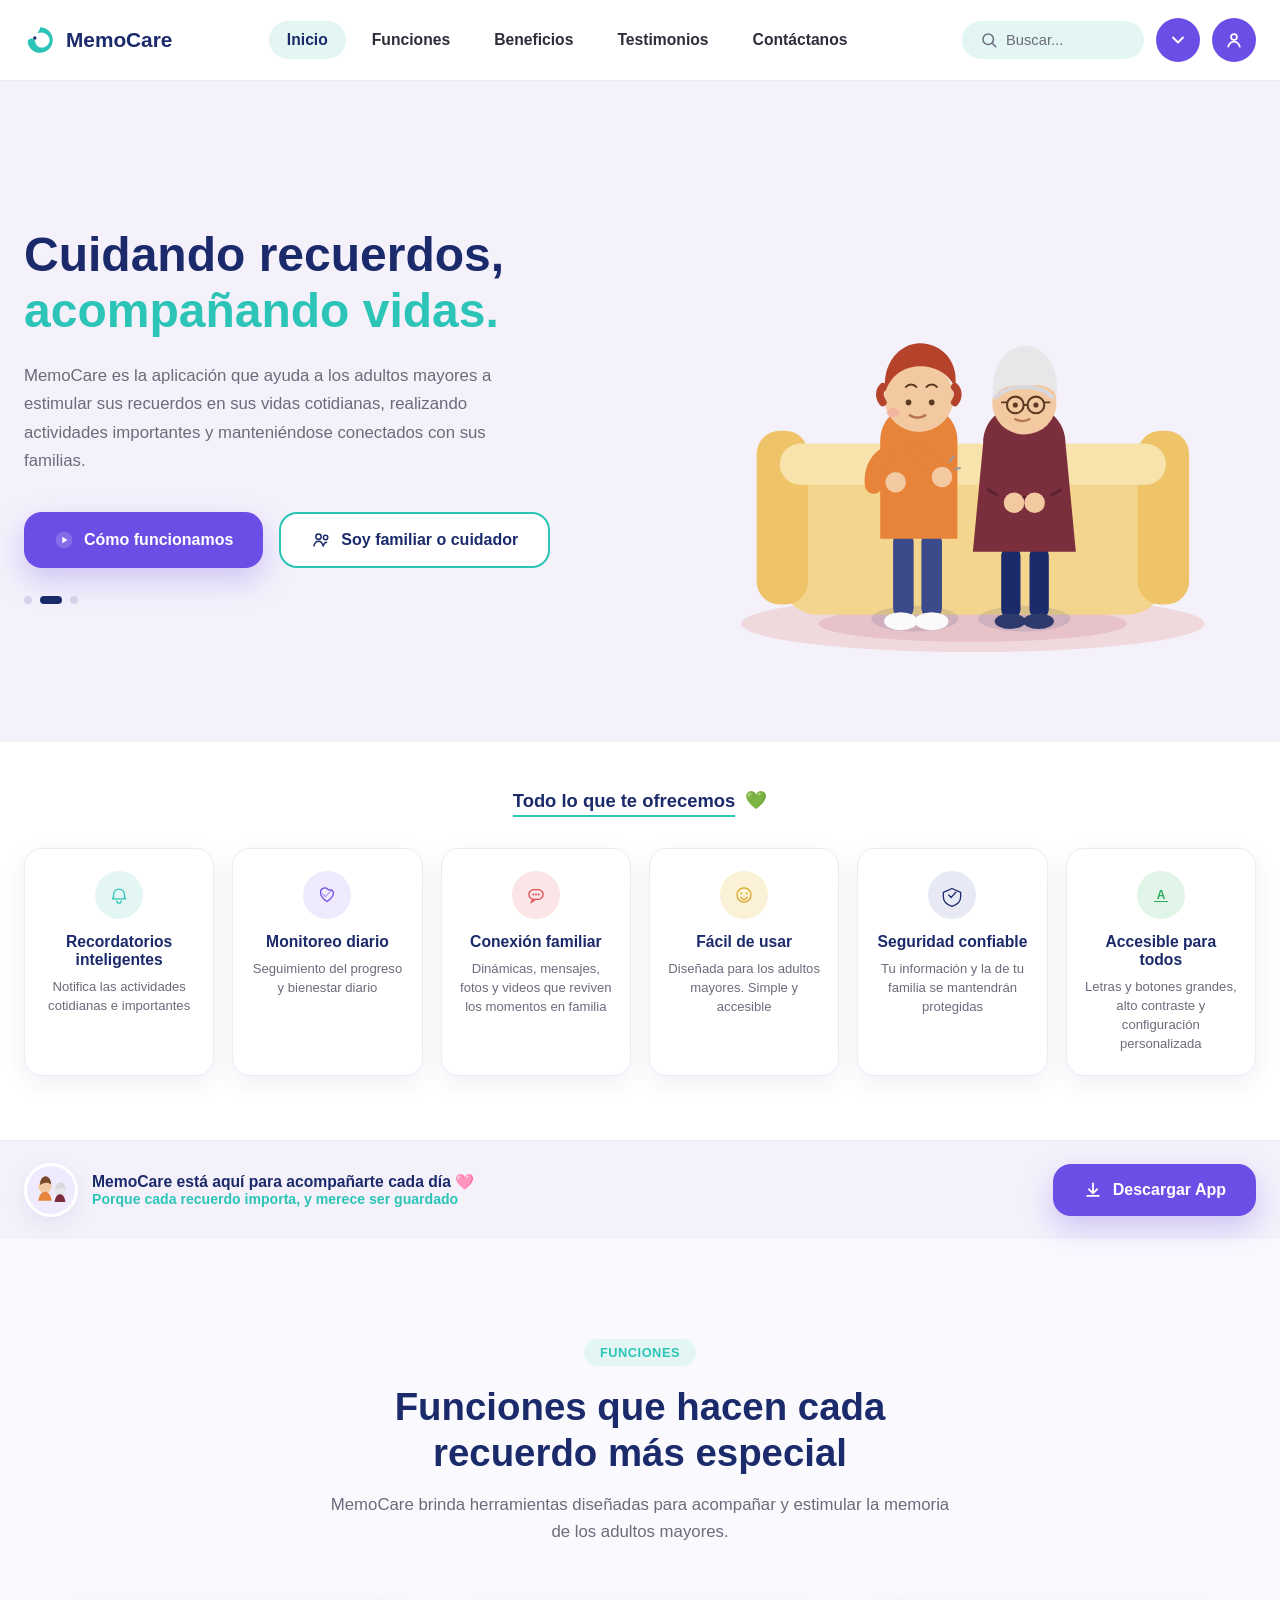
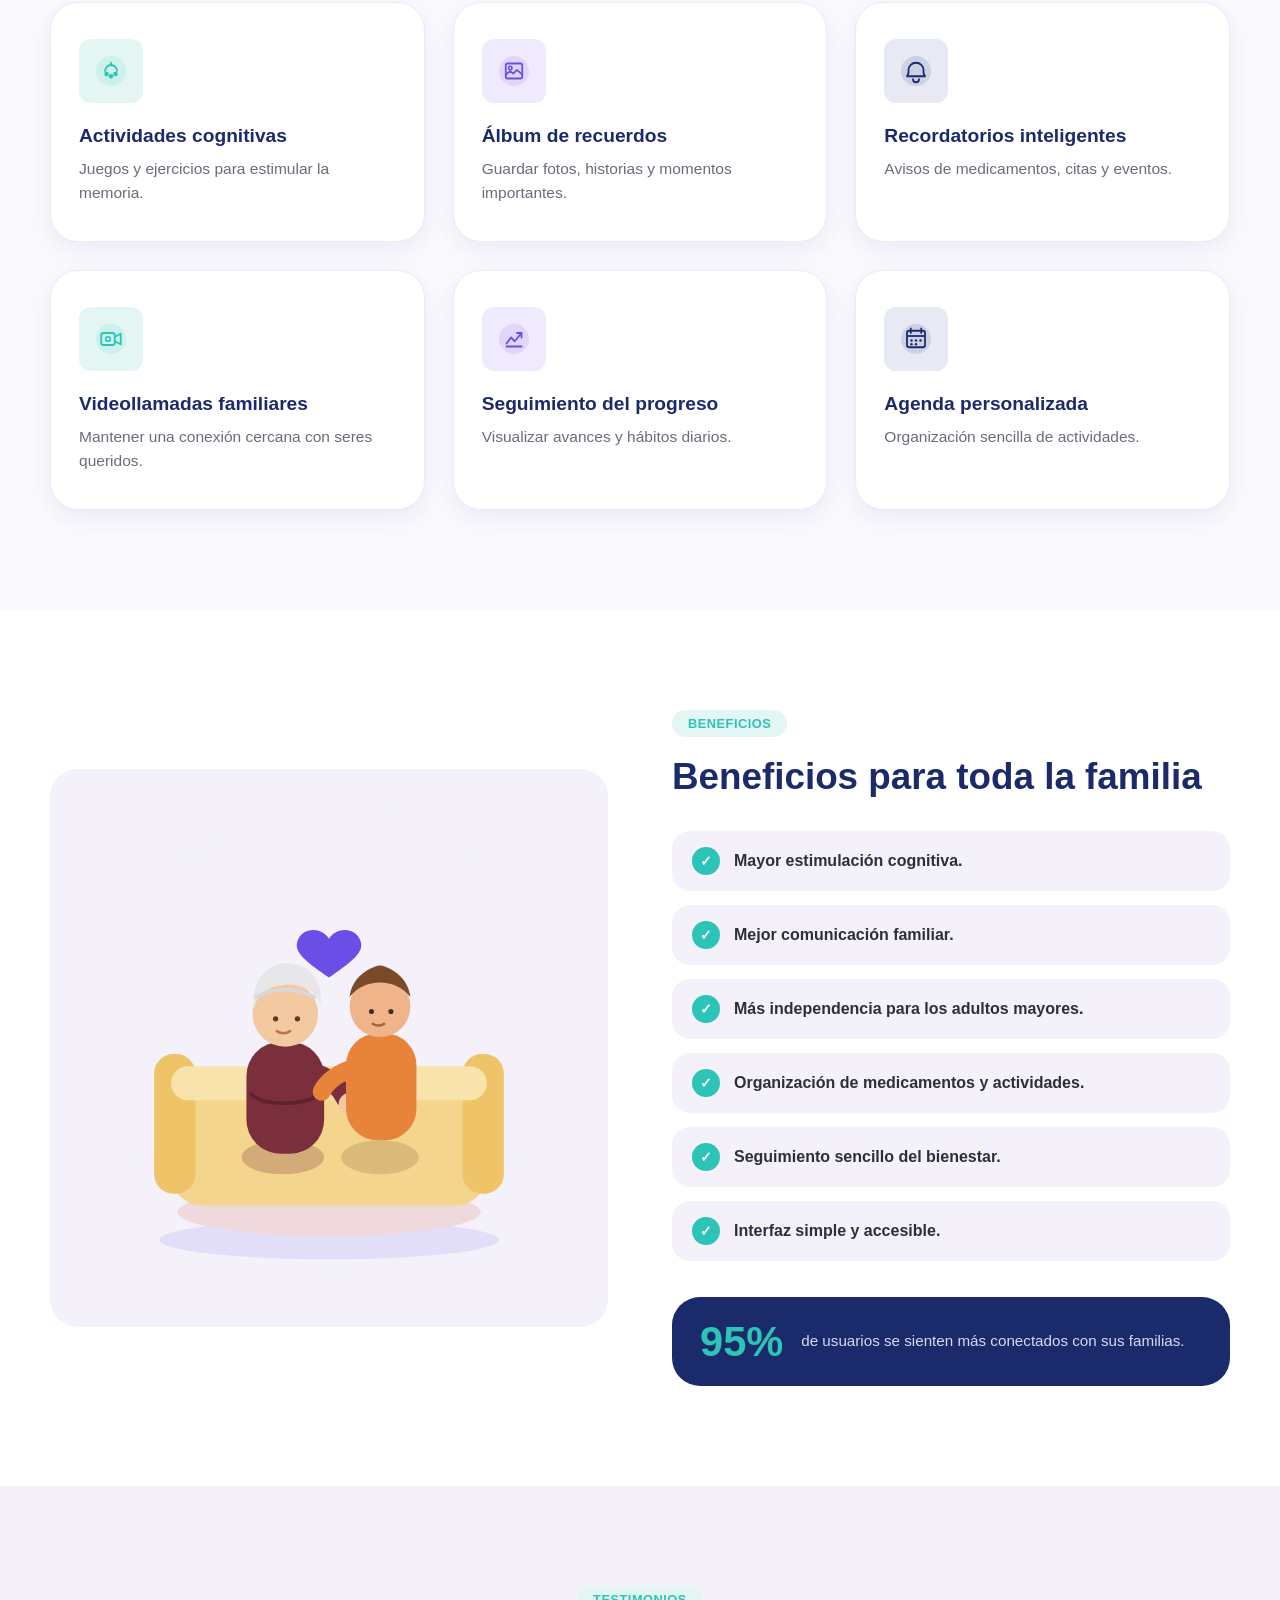
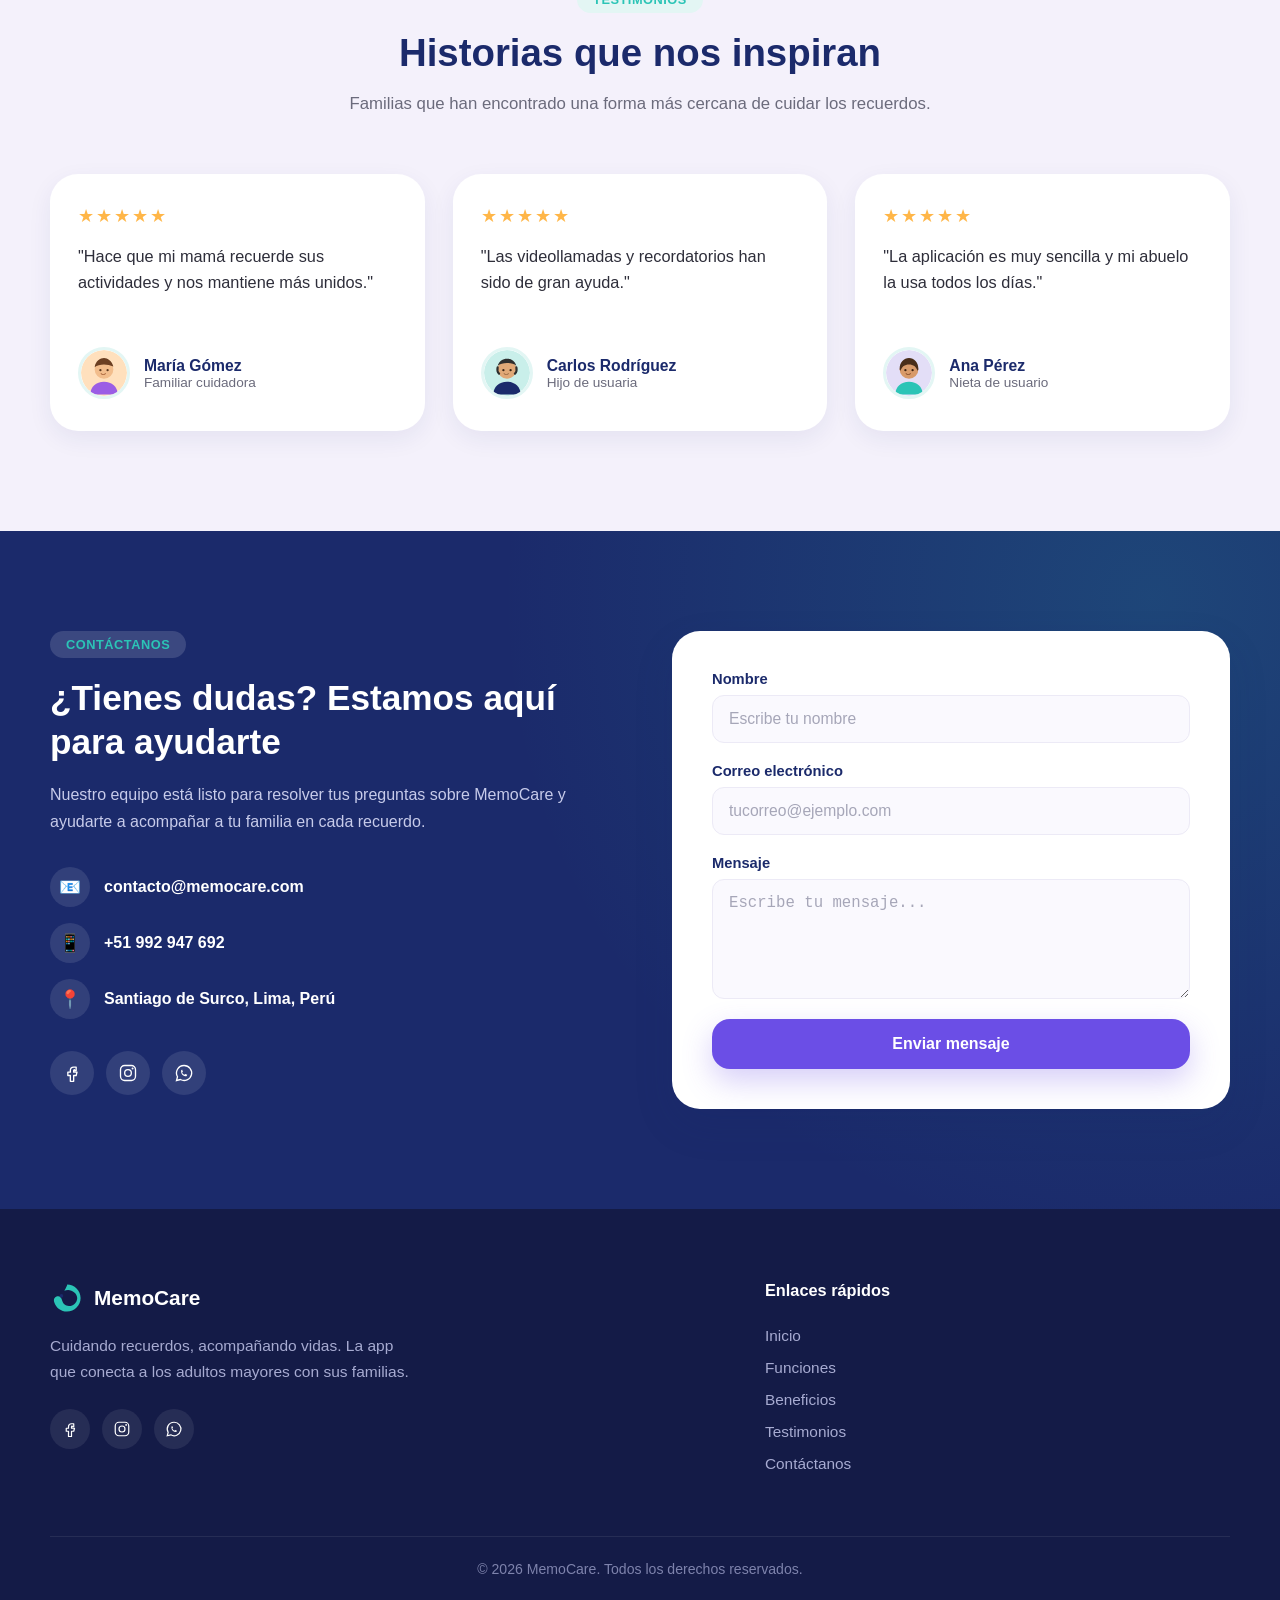
==== commit e85f78c5: "Cambios finales en la estructura" ====
--- a/index.html
+++ b/index.html
@@ -4,7 +4,8 @@
 <meta charset="UTF-8">
 <meta name="viewport" content="width=device-width, initial-scale=1.0">
 <title>MemoCare — Cuidando recuerdos, acompañando vidas</title>
-<link rel="stylesheet" href="style.css">
+<link rel="icon" href="favicon.ico">
+<link rel="stylesheet" href="./assets/styles/styles.css">
 </head>
 <body>
 
@@ -661,6 +662,6 @@
   </div>
 </footer>
 
-<script src="script.js"></script>
+<script src="./assets/scripts/main.js"></script>
 </body>
 </html>
--- a/assets/styles/styles.css
+++ b/assets/styles/styles.css
@@ -0,0 +1,1154 @@
+:root {
+  --color-azul-oscuro: #1B2A6B;
+  --color-turquesa: #2BC4B6;
+  --color-turquesa-suave: #E3F6F4;
+  --color-morado: #6B4EE6;
+  --color-morado-oscuro: #5638D1;
+  --color-morado-suave: #EFEAFD;
+  --color-fondo-suave: #F4F1FB;
+  --color-fondo-claro: #FAF9FE;
+  --color-blanco: #FFFFFF;
+  --color-texto: #2E2E3A;
+  --color-texto-suave: #6B6B7C;
+  --color-borde: #ECEAF6;
+
+  --radio-grande: 28px;
+  --radio-medio: 18px;
+  --radio-chico: 12px;
+
+  --sombra-suave: 0 8px 24px rgba(27, 42, 107, 0.07);
+  --sombra-media: 0 16px 40px rgba(27, 42, 107, 0.12);
+  --sombra-morada: 0 12px 30px rgba(107, 78, 230, 0.28);
+
+  --fuente-base: 'Segoe UI', Roboto, 'Helvetica Neue', Arial, sans-serif;
+
+  --transicion: all 0.3s cubic-bezier(0.4, 0, 0.2, 1);
+}
+
+* { margin: 0; padding: 0; box-sizing: border-box; }
+
+body {
+  font-family: var(--fuente-base);
+  color: var(--color-texto);
+  background-color: var(--color-blanco);
+  -webkit-font-smoothing: antialiased;
+}
+
+img, svg { display: block; max-width: 100%; }
+a { text-decoration: none; color: inherit; }
+ul { list-style: none; }
+button { font-family: inherit; cursor: pointer; border: none; background: none; }
+input { font-family: inherit; }
+
+/*BOTONES COMPARTIDOS*/
+.boton {
+  display: inline-flex;
+  align-items: center;
+  justify-content: center;
+  gap: 10px;
+  font-weight: 700;
+  font-size: 1rem;
+  padding: 16px 30px;
+  border-radius: var(--radio-medio);
+  transition: var(--transicion);
+}
+
+.boton__icono { width: 20px; height: 20px; flex-shrink: 0; }
+
+.boton--morado {
+  background-color: var(--color-morado);
+  color: var(--color-blanco);
+  box-shadow: var(--sombra-morada);
+}
+
+.boton--morado:hover {
+  background-color: var(--color-morado-oscuro);
+  transform: translateY(-3px);
+  box-shadow: 0 18px 36px rgba(107, 78, 230, 0.36);
+}
+
+.boton--contorno {
+  background-color: var(--color-blanco);
+  color: var(--color-azul-oscuro);
+  border: 2px solid var(--color-turquesa);
+}
+
+.boton--contorno:hover {
+  background-color: var(--color-turquesa-suave);
+  transform: translateY(-3px);
+}
+
+/*NAVBAR*/
+.navbar {
+  background-color: var(--color-blanco);
+  border-bottom: 1px solid var(--color-borde);
+  position: sticky;
+  top: 0;
+  z-index: 50;
+}
+
+.navbar__container {
+  max-width: 1280px;
+  margin: 0 auto;
+  padding: 18px 24px;
+  display: flex;
+  align-items: center;
+  justify-content: space-between;
+  gap: 24px;
+}
+
+.navbar__marca {
+  display: flex;
+  align-items: center;
+  gap: 10px;
+  flex-shrink: 0;
+}
+
+.navbar__logo { width: 32px; height: 32px; }
+
+.navbar__marca span {
+  font-size: 1.3rem;
+  font-weight: 800;
+  color: var(--color-azul-oscuro);
+}
+
+.navbar__enlaces {
+  display: flex;
+  align-items: center;
+  gap: 8px;
+  flex: 1;
+  justify-content: center;
+}
+
+.navbar__enlace {
+  font-weight: 600;
+  font-size: 0.98rem;
+  color: var(--color-texto);
+  padding: 10px 18px;
+  border-radius: 999px;
+  transition: var(--transicion);
+}
+
+.navbar__enlace:hover {
+  background-color: var(--color-fondo-suave);
+}
+
+.navbar__enlace--activo {
+  background-color: var(--color-turquesa-suave);
+  color: var(--color-azul-oscuro);
+}
+
+.navbar__acciones {
+  display: flex;
+  align-items: center;
+  gap: 12px;
+  flex-shrink: 0;
+}
+
+.navbar__buscador {
+  display: flex;
+  align-items: center;
+  gap: 8px;
+  background-color: var(--color-turquesa-suave);
+  border-radius: 999px;
+  padding: 10px 18px;
+  color: var(--color-texto-suave);
+}
+
+.navbar__buscador svg { width: 18px; height: 18px; flex-shrink: 0; }
+
+.navbar__buscador input {
+  background: none;
+  border: none;
+  outline: none;
+  font-size: 0.92rem;
+  color: var(--color-texto);
+  width: 120px;
+}
+
+.navbar__buscador input::placeholder { color: var(--color-texto-suave); }
+
+.navbar__menu-boton,
+.navbar__perfil {
+  width: 44px;
+  height: 44px;
+  border-radius: 50%;
+  background-color: var(--color-morado);
+  display: flex;
+  align-items: center;
+  justify-content: center;
+  transition: var(--transicion);
+}
+
+.navbar__menu-boton svg,
+.navbar__perfil svg { width: 20px; height: 20px; }
+
+.navbar__menu-boton:hover,
+.navbar__perfil:hover {
+  background-color: var(--color-morado-oscuro);
+  transform: translateY(-2px);
+}
+
+.navbar__hamburguesa {
+  display: none;
+  flex-direction: column;
+  justify-content: center;
+  gap: 5px;
+  padding: 8px;
+  width: 40px;
+  height: 40px;
+}
+
+.navbar__hamburguesa span {
+  width: 24px;
+  height: 2.5px;
+  background-color: var(--color-azul-oscuro);
+  border-radius: 2px;
+  transition: var(--transicion);
+  transform-origin: center;
+}
+
+.navbar__hamburguesa[aria-expanded="true"] span:nth-child(1) {
+  transform: translateY(7.5px) rotate(45deg);
+}
+
+.navbar__hamburguesa[aria-expanded="true"] span:nth-child(2) {
+  opacity: 0;
+}
+
+.navbar__hamburguesa[aria-expanded="true"] span:nth-child(3) {
+  transform: translateY(-7.5px) rotate(-45deg);
+}
+
+/* Menú móvil desplegable, controlado por script.js */
+.navbar__enlaces-movil {
+  display: none;
+  flex-direction: column;
+  gap: 4px;
+  padding: 12px 24px 20px;
+  background-color: var(--color-blanco);
+  border-top: 1px solid var(--color-borde);
+}
+
+.navbar__enlaces-movil.es-abierto {
+  display: flex;
+}
+
+.navbar__enlaces-movil .navbar__enlace {
+  padding: 12px 16px;
+  width: 100%;
+}
+
+/*HERO*/
+.hero {
+  background-color: var(--color-fondo-suave);
+  padding: 64px 24px 56px;
+}
+
+.hero__container {
+  max-width: 1280px;
+  margin: 0 auto;
+  display: grid;
+  grid-template-columns: 1fr 1fr;
+  gap: 48px;
+  align-items: center;
+}
+
+.hero__titulo {
+  font-size: 3rem;
+  line-height: 1.18;
+  font-weight: 800;
+  color: var(--color-azul-oscuro);
+  margin-bottom: 22px;
+}
+
+.hero__titulo-acento { color: var(--color-turquesa); }
+
+.hero__texto {
+  font-size: 1.05rem;
+  line-height: 1.7;
+  color: var(--color-texto-suave);
+  max-width: 480px;
+  margin-bottom: 36px;
+}
+
+.hero__acciones {
+  display: flex;
+  flex-wrap: wrap;
+  gap: 16px;
+  margin-bottom: 28px;
+}
+
+.hero__indicadores {
+  display: flex;
+  gap: 8px;
+}
+
+.hero__punto {
+  width: 8px;
+  height: 8px;
+  border-radius: 50%;
+  background-color: #D6D2EC;
+  transition: var(--transicion);
+}
+
+.hero__punto--activo {
+  background-color: var(--color-azul-oscuro);
+  width: 22px;
+  border-radius: 999px;
+}
+
+.hero__ilustracion { width: 100%; }
+.hero__svg { width: 100%; height: auto; }
+
+/*SERVICIOS*/
+.servicios {
+  background-color: var(--color-blanco);
+  padding: 48px 24px 64px;
+}
+
+.servicios__container {
+  max-width: 1280px;
+  margin: 0 auto;
+}
+
+.servicios__encabezado {
+  display: flex;
+  align-items: center;
+  justify-content: center;
+  gap: 10px;
+  margin-bottom: 36px;
+}
+
+.servicios__titulo {
+  font-size: 1.15rem;
+  font-weight: 700;
+  color: var(--color-azul-oscuro);
+  text-decoration: underline;
+  text-decoration-color: var(--color-turquesa);
+  text-decoration-thickness: 2px;
+  text-underline-offset: 8px;
+}
+
+.servicios__corazon { font-size: 1.1rem; }
+
+.servicios__grid {
+  display: grid;
+  grid-template-columns: repeat(6, 1fr);
+  gap: 18px;
+}
+
+.tarjeta-servicio {
+  background-color: var(--color-blanco);
+  border: 1px solid var(--color-borde);
+  border-radius: var(--radio-medio);
+  padding: 22px 16px;
+  text-align: center;
+  box-shadow: var(--sombra-suave);
+  transition: var(--transicion);
+}
+
+.tarjeta-servicio:hover {
+  transform: translateY(-6px);
+  box-shadow: var(--sombra-media);
+  border-color: transparent;
+}
+
+.tarjeta-servicio__icono {
+  width: 48px;
+  height: 48px;
+  border-radius: 50%;
+  display: flex;
+  align-items: center;
+  justify-content: center;
+  margin: 0 auto 14px;
+  transition: var(--transicion);
+}
+
+.tarjeta-servicio:hover .tarjeta-servicio__icono {
+  transform: scale(1.1);
+}
+
+.tarjeta-servicio__icono svg { width: 26px; height: 26px; }
+
+.tarjeta-servicio__icono--turquesa { color: var(--color-turquesa); background-color: var(--color-turquesa-suave); }
+.tarjeta-servicio__icono--morado   { color: var(--color-morado); background-color: var(--color-morado-suave); }
+.tarjeta-servicio__icono--rojo     { color: #E5484D; background-color: #FBE5E6; }
+.tarjeta-servicio__icono--amarillo { color: #D9A521; background-color: #FBF1D6; }
+.tarjeta-servicio__icono--azul     { color: var(--color-azul-oscuro); background-color: #E7E9F5; }
+.tarjeta-servicio__icono--verde    { color: #2DAA5E; background-color: #E1F5E8; }
+
+.tarjeta-servicio__titulo {
+  font-size: 0.98rem;
+  font-weight: 700;
+  color: var(--color-azul-oscuro);
+  margin-bottom: 8px;
+}
+
+.tarjeta-servicio__texto {
+  font-size: 0.82rem;
+  line-height: 1.45;
+  color: var(--color-texto-suave);
+}
+
+/*BANNER INFERIOR */
+.banner-app {
+  background-color: var(--color-fondo-suave);
+  padding: 22px 24px;
+  border-top: 1px solid var(--color-borde);
+}
+
+.banner-app__container {
+  max-width: 1280px;
+  margin: 0 auto;
+  display: flex;
+  align-items: center;
+  justify-content: space-between;
+  gap: 24px;
+  flex-wrap: wrap;
+}
+
+.banner-app__mensaje {
+  display: flex;
+  align-items: center;
+  gap: 14px;
+}
+
+.banner-app__avatar {
+  width: 54px;
+  height: 54px;
+  border-radius: 50%;
+  overflow: hidden;
+  flex-shrink: 0;
+  border: 3px solid var(--color-blanco);
+  box-shadow: var(--sombra-suave);
+}
+
+.banner-app__titulo {
+  font-weight: 700;
+  color: var(--color-azul-oscuro);
+  font-size: 0.98rem;
+}
+
+.banner-app__corazon { font-size: 0.95rem; }
+
+.banner-app__subtitulo {
+  font-size: 0.88rem;
+  color: var(--color-turquesa);
+  font-weight: 600;
+}
+
+.banner-app__boton { flex-shrink: 0; }
+
+/*RESPONSIVE — TABLET*/
+@media (max-width: 1024px) {
+  .navbar__enlaces { display: none; }
+  .navbar__hamburguesa { display: flex; }
+  .navbar__buscador { display: none; }
+  .navbar { position: relative; }
+
+  .servicios__grid {
+    grid-template-columns: repeat(3, 1fr);
+  }
+
+  .hero__titulo { font-size: 2.5rem; }
+}
+
+@media (min-width: 1025px) {
+  .navbar__enlaces-movil { display: none !important; }
+}
+
+@media (max-width: 860px) {
+  .hero__container {
+    grid-template-columns: 1fr;
+  }
+
+  .hero__ilustracion {
+    max-width: 420px;
+    margin: 0 auto;
+    order: -1;
+  }
+
+  .hero__contenido { text-align: center; }
+  .hero__texto { margin-left: auto; margin-right: auto; }
+  .hero__acciones { justify-content: center; }
+  .hero__indicadores { justify-content: center; }
+}
+
+/*RESPONSIVE — MÓVIL*/
+@media (max-width: 600px) {
+  .navbar__container { padding: 14px 18px; }
+  .navbar__marca span { font-size: 1.1rem; }
+
+  .hero { padding: 40px 18px 48px; }
+  .hero__titulo { font-size: 2rem; }
+  .hero__texto { font-size: 0.98rem; }
+  .hero__acciones { flex-direction: column; align-items: stretch; }
+  .hero__acciones .boton { width: 100%; }
+
+  .servicios { padding: 40px 18px 48px; }
+  .servicios__grid {
+    grid-template-columns: repeat(2, 1fr);
+  }
+
+  .banner-app__container {
+    flex-direction: column;
+    align-items: stretch;
+    text-align: center;
+  }
+
+  .banner-app__mensaje {
+    flex-direction: column;
+    text-align: center;
+  }
+
+  .banner-app__boton { width: 100%; }
+}
+
+@media (max-width: 420px) {
+  .servicios__grid { grid-template-columns: 1fr 1fr; }
+}
+
+
+/* Funciones, Beneficios, Testimonios,
+   Contáctanos, Footer*/
+
+.etiqueta {
+  display: inline-block;
+  background-color: var(--color-turquesa-suave);
+  color: var(--color-turquesa);
+  font-weight: 700;
+  font-size: 0.8rem;
+  letter-spacing: 0.04em;
+  text-transform: uppercase;
+  padding: 6px 16px;
+  border-radius: 999px;
+  margin-bottom: 18px;
+}
+
+.etiqueta--clara {
+  background-color: rgba(255, 255, 255, 0.14);
+  color: var(--color-turquesa);
+}
+
+.boton--ancho { width: 100%; }
+
+/* Animación de entrada al hacer scroll — activada por JS (script.js)
+   mediante IntersectionObserver, que agrega la clase .es-visible */
+.tarjeta-funcion,
+.tarjeta-testimonio,
+.beneficio-item {
+  opacity: 0;
+  transform: translateY(16px);
+}
+
+@media (prefers-reduced-motion: no-preference) {
+  .tarjeta-funcion,
+  .tarjeta-testimonio,
+  .beneficio-item {
+    transition: opacity 0.6s ease, transform 0.6s ease;
+  }
+}
+
+.tarjeta-funcion.es-visible,
+.tarjeta-testimonio.es-visible,
+.beneficio-item.es-visible {
+  opacity: 1;
+  transform: translateY(0);
+}
+
+@media (prefers-reduced-motion: reduce) {
+  .tarjeta-funcion,
+  .tarjeta-testimonio,
+  .beneficio-item {
+    opacity: 1;
+    transform: none;
+  }
+}
+
+/* 1. SECCIÓN FUNCIONES*/
+.funciones {
+  padding: 100px 24px;
+  background-color: var(--color-fondo-claro);
+}
+
+.funciones__container {
+  max-width: 1180px;
+  margin: 0 auto;
+}
+
+.funciones__encabezado {
+  text-align: center;
+  max-width: 620px;
+  margin: 0 auto 56px;
+}
+
+.funciones__titulo {
+  font-size: 2.4rem;
+  line-height: 1.2;
+  color: var(--color-azul-oscuro);
+  font-weight: 800;
+  margin-bottom: 16px;
+}
+
+.funciones__subtitulo {
+  font-size: 1.05rem;
+  color: var(--color-texto-suave);
+  line-height: 1.6;
+}
+
+.funciones__grid {
+  display: grid;
+  grid-template-columns: repeat(3, 1fr);
+  gap: 28px;
+}
+
+.tarjeta-funcion {
+  background-color: var(--color-blanco);
+  border: 1px solid var(--color-borde);
+  border-radius: var(--radio-grande);
+  padding: 36px 28px;
+  box-shadow: var(--sombra-suave);
+  transition: var(--transicion);
+}
+
+.tarjeta-funcion:hover {
+  transform: translateY(-8px);
+  box-shadow: var(--sombra-media);
+  border-color: transparent;
+}
+
+.tarjeta-funcion__icono {
+  width: 64px;
+  height: 64px;
+  border-radius: var(--radio-chico);
+  display: flex;
+  align-items: center;
+  justify-content: center;
+  margin-bottom: 22px;
+  transition: var(--transicion);
+}
+
+.tarjeta-funcion:hover .tarjeta-funcion__icono {
+  transform: scale(1.08) rotate(-4deg);
+}
+
+.tarjeta-funcion__icono svg { width: 36px; height: 36px; }
+
+.tarjeta-funcion__icono--turquesa { color: var(--color-turquesa); background-color: var(--color-turquesa-suave); }
+.tarjeta-funcion__icono--morado   { color: var(--color-morado); background-color: var(--color-morado-suave); }
+.tarjeta-funcion__icono--azul     { color: var(--color-azul-oscuro); background-color: #E7E9F5; }
+
+.tarjeta-funcion__titulo {
+  font-size: 1.2rem;
+  color: var(--color-azul-oscuro);
+  font-weight: 700;
+  margin-bottom: 10px;
+}
+
+.tarjeta-funcion__texto {
+  font-size: 0.97rem;
+  color: var(--color-texto-suave);
+  line-height: 1.55;
+}
+
+/*2. SECCIÓN BENEFICIOS*/
+.beneficios {
+  padding: 100px 24px;
+  background-color: var(--color-blanco);
+}
+
+.beneficios__container {
+  max-width: 1180px;
+  margin: 0 auto;
+  display: grid;
+  grid-template-columns: 1fr 1fr;
+  gap: 64px;
+  align-items: center;
+}
+
+.beneficios__ilustracion {
+  background-color: var(--color-fondo-suave);
+  border-radius: var(--radio-grande);
+  padding: 24px;
+}
+
+.beneficios__svg { width: 100%; height: auto; }
+
+.beneficios__titulo {
+  font-size: 2.3rem;
+  line-height: 1.2;
+  color: var(--color-azul-oscuro);
+  font-weight: 800;
+  margin-bottom: 32px;
+}
+
+.beneficios__lista {
+  display: grid;
+  gap: 14px;
+  margin-bottom: 36px;
+}
+
+.beneficio-item {
+  display: flex;
+  align-items: center;
+  gap: 14px;
+  background-color: var(--color-fondo-suave);
+  border-radius: var(--radio-medio);
+  padding: 16px 20px;
+  transition: var(--transicion);
+}
+
+.beneficio-item:hover {
+  background-color: var(--color-turquesa-suave);
+  transform: translateX(6px);
+}
+
+.beneficio-item__check {
+  flex-shrink: 0;
+  width: 28px;
+  height: 28px;
+  border-radius: 50%;
+  background-color: var(--color-turquesa);
+  color: var(--color-blanco);
+  display: flex;
+  align-items: center;
+  justify-content: center;
+  font-size: 0.9rem;
+  font-weight: 700;
+}
+
+.beneficio-item__texto {
+  font-size: 1rem;
+  color: var(--color-texto);
+  font-weight: 600;
+}
+
+.beneficios__estadistica {
+  display: flex;
+  align-items: center;
+  gap: 18px;
+  background-color: var(--color-azul-oscuro);
+  border-radius: var(--radio-grande);
+  padding: 24px 28px;
+}
+
+.beneficios__estadistica-numero {
+  font-size: 2.6rem;
+  font-weight: 800;
+  color: var(--color-turquesa);
+  line-height: 1;
+}
+
+.beneficios__estadistica-texto {
+  color: #D7DAF2;
+  font-size: 0.95rem;
+  line-height: 1.5;
+}
+
+/*3. SECCIÓN TESTIMONIOS*/
+.testimonios {
+  padding: 100px 24px;
+  background-color: var(--color-fondo-suave);
+}
+
+.testimonios__container {
+  max-width: 1180px;
+  margin: 0 auto;
+}
+
+.testimonios__encabezado {
+  text-align: center;
+  max-width: 620px;
+  margin: 0 auto 56px;
+}
+
+.testimonios__titulo {
+  font-size: 2.4rem;
+  color: var(--color-azul-oscuro);
+  font-weight: 800;
+  margin-bottom: 16px;
+}
+
+.testimonios__subtitulo {
+  font-size: 1.05rem;
+  color: var(--color-texto-suave);
+  line-height: 1.6;
+}
+
+.testimonios__grid {
+  display: grid;
+  grid-template-columns: repeat(3, 1fr);
+  gap: 28px;
+}
+
+.tarjeta-testimonio {
+  background-color: var(--color-blanco);
+  border-radius: var(--radio-grande);
+  padding: 32px 28px;
+  box-shadow: var(--sombra-suave);
+  transition: var(--transicion);
+}
+
+.tarjeta-testimonio:hover {
+  transform: translateY(-8px);
+  box-shadow: var(--sombra-media);
+}
+
+.tarjeta-testimonio__estrellas {
+  color: #FFB648;
+  font-size: 1.1rem;
+  letter-spacing: 2px;
+  margin-bottom: 16px;
+}
+
+.tarjeta-testimonio__comentario {
+  font-size: 1.02rem;
+  color: var(--color-texto);
+  line-height: 1.6;
+  margin-bottom: 26px;
+  min-height: 78px;
+}
+
+.tarjeta-testimonio__autor {
+  display: flex;
+  align-items: center;
+  gap: 14px;
+}
+
+.tarjeta-testimonio__avatar {
+  width: 52px;
+  height: 52px;
+  border-radius: 50%;
+  overflow: hidden;
+  flex-shrink: 0;
+  border: 3px solid var(--color-turquesa-suave);
+}
+
+.tarjeta-testimonio__nombre {
+  font-weight: 700;
+  color: var(--color-azul-oscuro);
+  font-size: 0.98rem;
+}
+
+.tarjeta-testimonio__rol {
+  font-size: 0.85rem;
+  color: var(--color-texto-suave);
+}
+
+/*4. SECCIÓN CONTÁCTANOS*/
+.contacto {
+  padding: 100px 24px;
+  background-color: var(--color-azul-oscuro);
+  background-image: radial-gradient(circle at 90% 10%, rgba(43, 196, 182, 0.18), transparent 50%);
+}
+
+.contacto__container {
+  max-width: 1180px;
+  margin: 0 auto;
+  display: grid;
+  grid-template-columns: 1fr 1fr;
+  gap: 64px;
+  align-items: start;
+}
+
+.contacto__titulo {
+  font-size: 2.2rem;
+  line-height: 1.25;
+  color: var(--color-blanco);
+  font-weight: 800;
+  margin-bottom: 18px;
+}
+
+.contacto__texto {
+  color: #C7CBEA;
+  font-size: 1rem;
+  line-height: 1.65;
+  margin-bottom: 32px;
+}
+
+.contacto__datos {
+  display: grid;
+  gap: 16px;
+  margin-bottom: 32px;
+}
+
+.contacto__dato {
+  display: flex;
+  align-items: center;
+  gap: 14px;
+  color: var(--color-blanco);
+  font-size: 1rem;
+  font-weight: 600;
+}
+
+.contacto__dato-icono {
+  width: 40px;
+  height: 40px;
+  border-radius: 50%;
+  background-color: rgba(255, 255, 255, 0.1);
+  display: flex;
+  align-items: center;
+  justify-content: center;
+  font-size: 1.1rem;
+}
+
+.contacto__redes {
+  display: flex;
+  gap: 12px;
+}
+
+.contacto__red {
+  width: 44px;
+  height: 44px;
+  border-radius: 50%;
+  background-color: rgba(255, 255, 255, 0.1);
+  color: var(--color-blanco);
+  display: flex;
+  align-items: center;
+  justify-content: center;
+  transition: var(--transicion);
+}
+
+.contacto__red svg { width: 20px; height: 20px; }
+
+.contacto__red:hover {
+  background-color: var(--color-turquesa);
+  transform: translateY(-4px);
+}
+
+.contacto__formulario {
+  background-color: var(--color-blanco);
+  border-radius: var(--radio-grande);
+  padding: 40px;
+  box-shadow: var(--sombra-media);
+  display: grid;
+  gap: 20px;
+}
+
+.campo {
+  display: grid;
+  gap: 8px;
+}
+
+.campo label {
+  font-weight: 700;
+  font-size: 0.92rem;
+  color: var(--color-azul-oscuro);
+}
+
+.campo input,
+.campo textarea {
+  border: 1.5px solid var(--color-borde);
+  border-radius: var(--radio-chico);
+  padding: 14px 16px;
+  font-size: 0.98rem;
+  color: var(--color-texto);
+  background-color: var(--color-fondo-claro);
+  transition: var(--transicion);
+  resize: vertical;
+}
+
+.campo input::placeholder,
+.campo textarea::placeholder {
+  color: #A6A6B8;
+}
+
+.campo input:focus,
+.campo textarea:focus {
+  outline: none;
+  border-color: var(--color-morado);
+  background-color: var(--color-blanco);
+  box-shadow: 0 0 0 4px rgba(107, 78, 230, 0.12);
+}
+
+.campo input.campo--error,
+.campo textarea.campo--error {
+  border-color: #E5484D;
+}
+
+.campo__mensaje-error {
+  display: none;
+  font-size: 0.84rem;
+  color: #E5484D;
+  font-weight: 600;
+}
+
+.campo__mensaje-error.es-visible { display: block; }
+
+.contacto__formulario-feedback {
+  display: none;
+  align-items: center;
+  gap: 10px;
+  background-color: var(--color-turquesa-suave);
+  color: var(--color-azul-oscuro);
+  font-weight: 600;
+  font-size: 0.92rem;
+  padding: 14px 18px;
+  border-radius: var(--radio-chico);
+}
+
+.contacto__formulario-feedback.es-visible {
+  display: flex;
+}
+
+/*5. FOOTER*/
+.pie {
+  background-color: #141B47;
+  padding: 72px 24px 0;
+}
+
+.pie__container {
+  max-width: 1180px;
+  margin: 0 auto;
+  display: grid;
+  grid-template-columns: 1.4fr 1fr;
+  gap: 64px;
+  padding-bottom: 56px;
+  border-bottom: 1px solid rgba(255, 255, 255, 0.08);
+}
+
+.pie__logo {
+  display: flex;
+  align-items: center;
+  gap: 10px;
+  margin-bottom: 18px;
+}
+
+.pie__logo svg { width: 34px; height: 34px; }
+
+.pie__logo span {
+  font-size: 1.3rem;
+  font-weight: 800;
+  color: var(--color-blanco);
+}
+
+.pie__descripcion {
+  color: #A7ABD1;
+  font-size: 0.97rem;
+  line-height: 1.65;
+  max-width: 360px;
+  margin-bottom: 24px;
+}
+
+.pie__redes {
+  display: flex;
+  gap: 12px;
+}
+
+.pie__redes a {
+  width: 40px;
+  height: 40px;
+  border-radius: 50%;
+  background-color: rgba(255, 255, 255, 0.08);
+  color: var(--color-blanco);
+  display: flex;
+  align-items: center;
+  justify-content: center;
+  transition: var(--transicion);
+}
+
+.pie__redes svg { width: 18px; height: 18px; }
+
+.pie__redes a:hover {
+  background-color: var(--color-turquesa);
+  transform: translateY(-3px);
+}
+
+.pie__enlaces h3 {
+  color: var(--color-blanco);
+  font-size: 1.02rem;
+  font-weight: 700;
+  margin-bottom: 20px;
+}
+
+.pie__enlaces {
+  display: flex;
+  flex-direction: column;
+}
+
+.pie__enlaces a {
+  color: #A7ABD1;
+  font-size: 0.96rem;
+  padding: 7px 0;
+  transition: var(--transicion);
+  width: fit-content;
+}
+
+.pie__enlaces a:hover {
+  color: var(--color-turquesa);
+  transform: translateX(4px);
+}
+
+.pie__copyright {
+  max-width: 1180px;
+  margin: 0 auto;
+  padding: 24px 0;
+  text-align: center;
+}
+
+.pie__copyright p {
+  color: #7E83AC;
+  font-size: 0.88rem;
+}
+
+/*RESPONSIVE — TABLET*/
+@media (max-width: 960px) {
+  .funciones__grid,
+  .testimonios__grid {
+    grid-template-columns: repeat(2, 1fr);
+  }
+
+  .beneficios__container,
+  .contacto__container {
+    grid-template-columns: 1fr;
+  }
+
+  .beneficios__ilustracion {
+    max-width: 420px;
+    margin: 0 auto;
+  }
+
+  .pie__container {
+    grid-template-columns: 1fr;
+    gap: 40px;
+  }
+}
+
+/*RESPONSIVE — MÓVIL*/
+@media (max-width: 600px) {
+  .funciones,
+  .beneficios,
+  .testimonios,
+  .contacto {
+    padding: 64px 18px;
+  }
+
+  .funciones__grid,
+  .testimonios__grid {
+    grid-template-columns: 1fr;
+  }
+
+  .funciones__titulo,
+  .testimonios__titulo {
+    font-size: 1.8rem;
+  }
+
+  .beneficios__titulo {
+    font-size: 1.8rem;
+  }
+
+  .contacto__titulo {
+    font-size: 1.7rem;
+  }
+
+  .contacto__formulario {
+    padding: 28px 22px;
+  }
+
+  .beneficios__estadistica {
+    flex-direction: column;
+    text-align: center;
+    gap: 8px;
+  }
+}
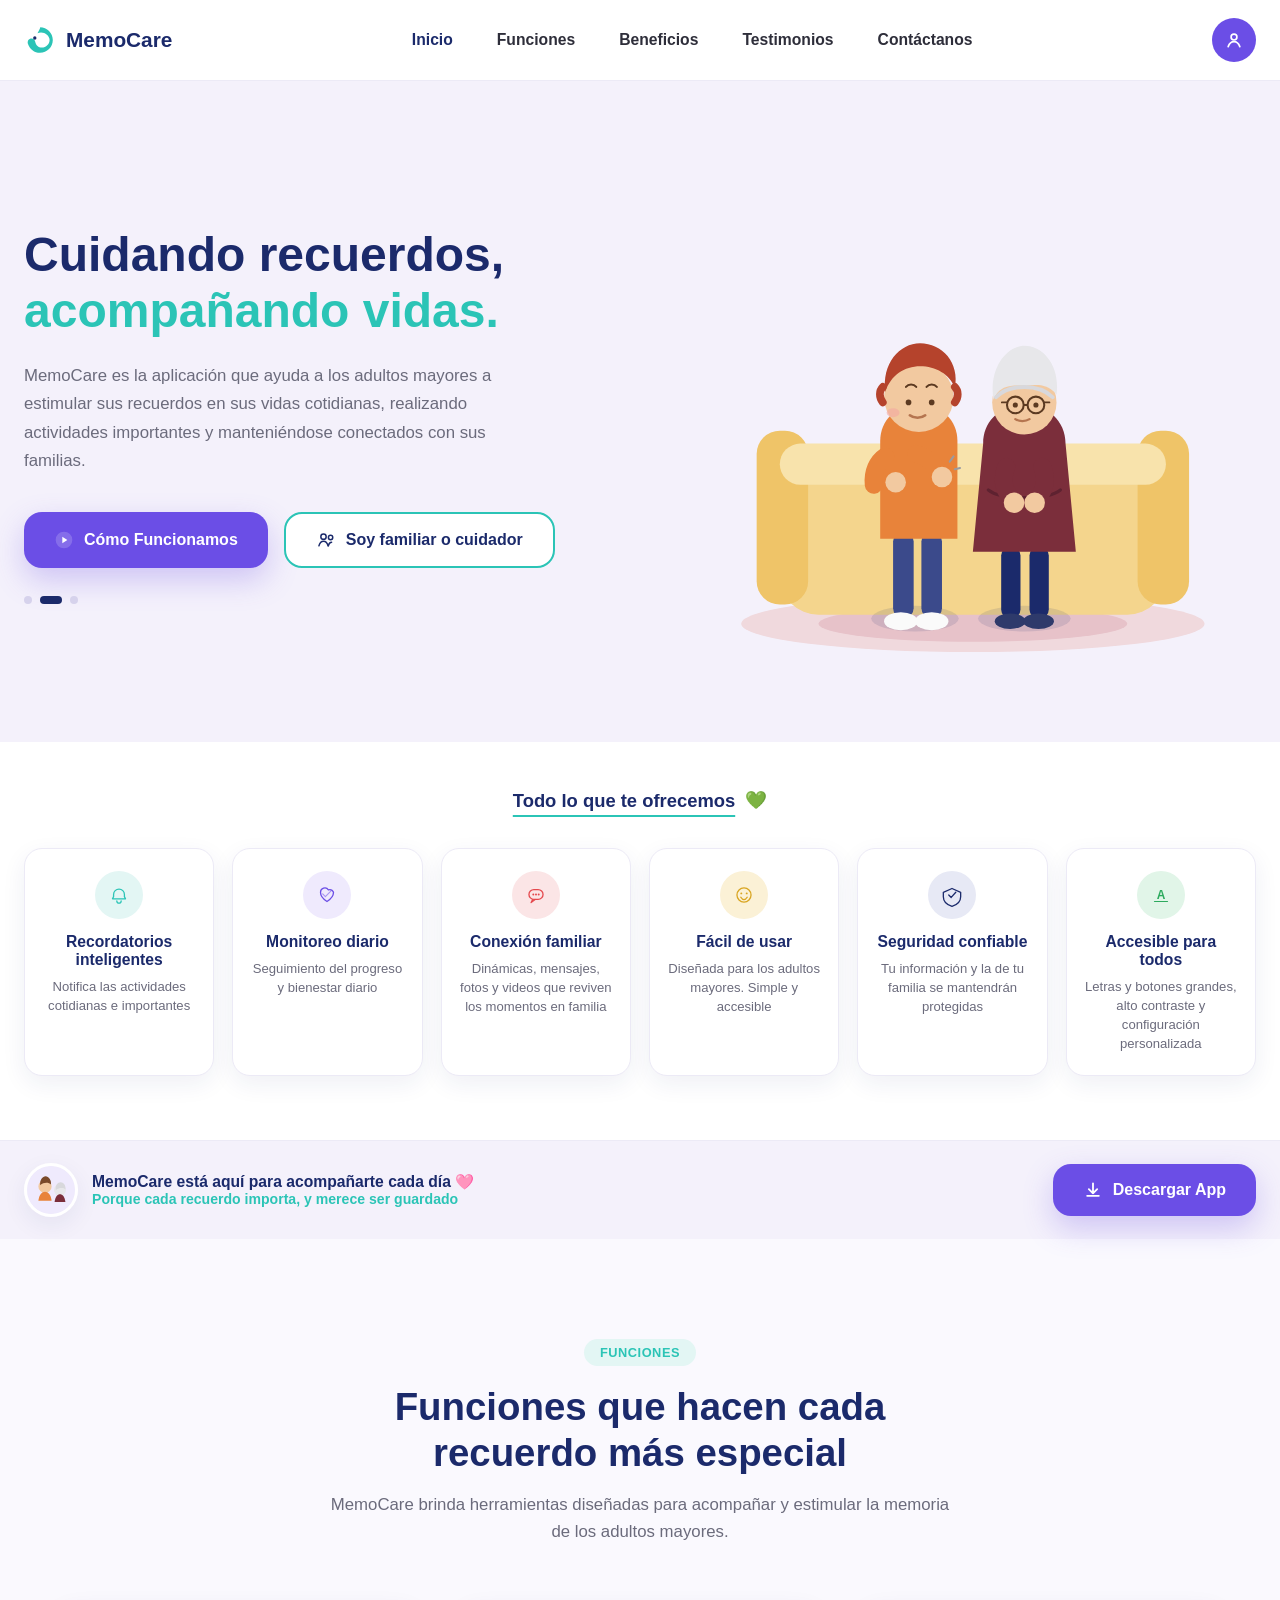
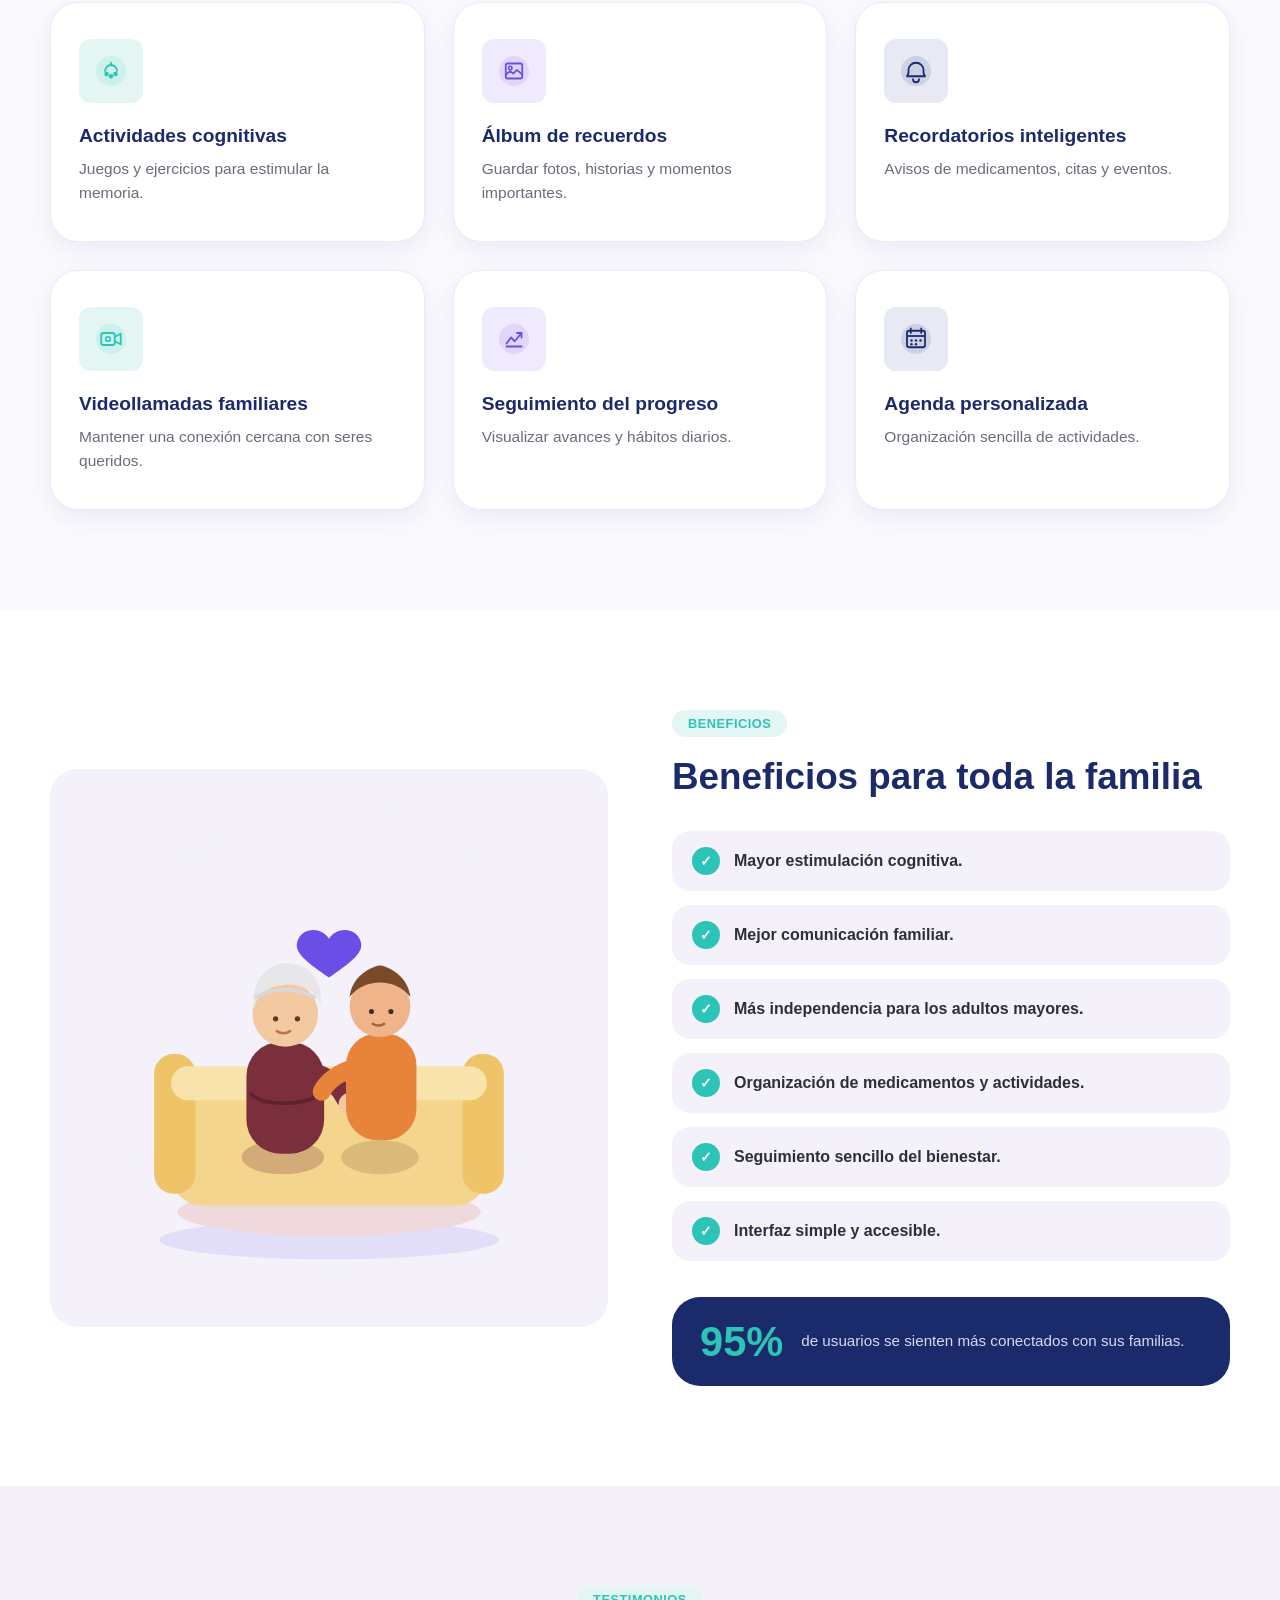
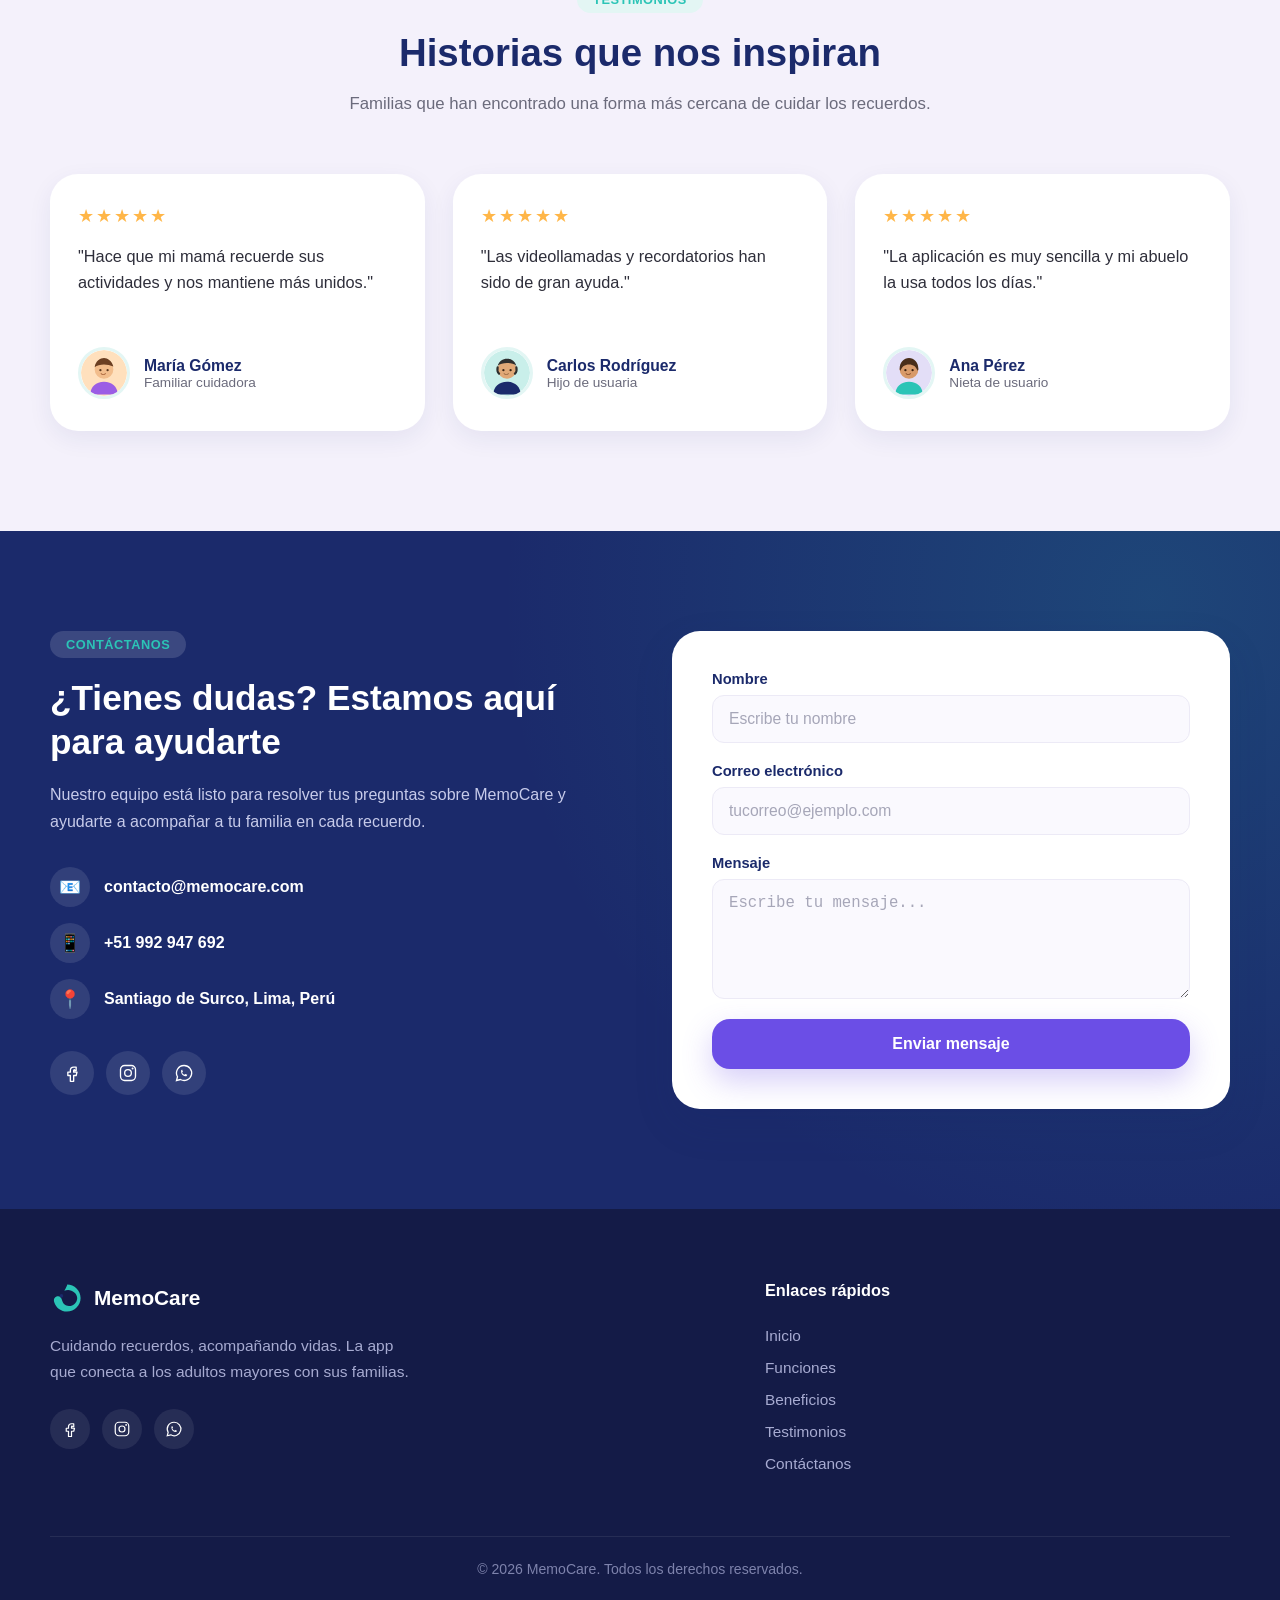
==== commit f0e21cb4: "Finalizacion de la pagina web" ====
--- a/index.html
+++ b/index.html
@@ -30,14 +30,7 @@
     </nav>
 
     <div class="navbar__acciones">
-      <div class="navbar__buscador">
-        <svg viewBox="0 0 24 24" fill="none" aria-hidden="true"><circle cx="11" cy="11" r="7" stroke="currentColor" stroke-width="2"/><path d="M21 21l-4.3-4.3" stroke="currentColor" stroke-width="2" stroke-linecap="round"/></svg>
-        <input type="text" placeholder="Buscar..." aria-label="Buscar">
-      </div>
-      <button class="navbar__menu-boton" aria-label="Abrir menú de usuario">
-        <svg viewBox="0 0 24 24" fill="none" aria-hidden="true"><path d="M6 9l6 6 6-6" stroke="white" stroke-width="2.2" stroke-linecap="round" stroke-linejoin="round"/></svg>
-      </button>
-      <button class="navbar__perfil" aria-label="Perfil de usuario">
+      <button class="navbar__perfil" id="boton-perfil" type="button" aria-haspopup="dialog" aria-controls="modal-auth" aria-label="Iniciar sesión o registrarte">
         <svg viewBox="0 0 24 24" fill="none" aria-hidden="true"><circle cx="12" cy="8.5" r="3.5" stroke="white" stroke-width="2"/><path d="M5 20c1.5-4 4.5-6 7-6s5.5 2 7 6" stroke="white" stroke-width="2" stroke-linecap="round"/></svg>
       </button>
     </div>
@@ -75,9 +68,9 @@
       <div class="hero__acciones">
         <button class="boton boton--morado">
           <svg viewBox="0 0 24 24" fill="white" aria-hidden="true" class="boton__icono"><circle cx="12" cy="12" r="10" fill="white" opacity="0.18"/><path d="M10 8l6 4-6 4V8z" fill="white"/></svg>
-          Cómo funcionamos
+          <a href="#funciones" >Cómo Funcionamos</a>
         </button>
-        <button class="boton boton--contorno">
+        <button class="boton boton--contorno" id="boton-familiar" type="button" aria-haspopup="dialog" aria-controls="modal-auth">
           <svg viewBox="0 0 24 24" fill="none" aria-hidden="true" class="boton__icono"><circle cx="9" cy="8" r="3.2" stroke="currentColor" stroke-width="1.8"/><path d="M3.5 19c1-3.6 3.3-5.5 5.5-5.5s4.5 1.9 5.5 5.5" stroke="currentColor" stroke-width="1.8" stroke-linecap="round"/><circle cx="17.5" cy="9" r="2.6" stroke="currentColor" stroke-width="1.8"/><path d="M14.8 19c.7-2.7 2.4-4.2 3.9-4.2" stroke="currentColor" stroke-width="1.8" stroke-linecap="round"/></svg>
           Soy familiar o cuidador
         </button>
@@ -92,34 +85,26 @@
 
     <div class="hero__ilustracion">
       <svg viewBox="0 0 460 420" xmlns="http://www.w3.org/2000/svg" aria-hidden="true" class="hero__svg">
-        <!-- alfombra -->
         <ellipse cx="240" cy="372" rx="180" ry="22" fill="#F0D9DD"/>
         <ellipse cx="240" cy="372" rx="120" ry="14" fill="#E7C2C9"/>
 
-        <!-- sillón -->
         <rect x="90" y="250" width="300" height="115" rx="30" fill="#F4D58D"/>
         <rect x="72" y="222" width="40" height="135" rx="18" fill="#EFC468"/>
         <rect x="368" y="222" width="40" height="135" rx="18" fill="#EFC468"/>
         <rect x="90" y="232" width="300" height="32" rx="16" fill="#F8E3AC"/>
 
-        <!-- familiar -->
         <g>
           <ellipse cx="195" cy="368" rx="34" ry="10" fill="#1B2A6B" opacity="0.12"/>
-          <!-- piernas -->
           <rect x="178" y="300" width="16" height="68" rx="8" fill="#3B4A8B"/>
           <rect x="200" y="300" width="16" height="68" rx="8" fill="#3B4A8B"/>
           <ellipse cx="184" cy="370" rx="13" ry="7" fill="#FAFAFA"/>
           <ellipse cx="208" cy="370" rx="13" ry="7" fill="#FAFAFA"/>
-          <!-- torso -->
           <path d="M168 230c0-16 12-28 30-28s30 12 30 28v76h-60v-76z" fill="#E8833A"/>
-          <!-- manos juntas cerca del pecho-->
           <path d="M196 240c8 2 16 8 18 18" stroke="#E8833A" stroke-width="14" stroke-linecap="round"/>
           <circle cx="216" cy="258" r="8" fill="#F2C9A0"/>
           <path d="M172 242c-6 4-10 12-9 22" stroke="#E8833A" stroke-width="14" stroke-linecap="round"/>
           <circle cx="180" cy="262" r="8" fill="#F2C9A0"/>
-          <!-- destellos de gesto -->
           <path d="M222 246l3-4M226 252l4-1" stroke="#9A9AA0" stroke-width="1.6" stroke-linecap="round"/>
-          <!-- cabeza -->
           <circle cx="198" cy="196" r="27" fill="#F2C9A0"/>
           <path d="M172 192c-3-22 11-38 27-38 17 0 31 15 27 35-4-11-15-17-27-17s-23 7-27 20z" fill="#B5432C"/>
           <path d="M170 200c-3-4-3-9 0-12" stroke="#B5432C" stroke-width="6" stroke-linecap="round" fill="none"/>
@@ -131,27 +116,21 @@
           <ellipse cx="178" cy="208" rx="5" ry="3.5" fill="#F3A8A0" opacity="0.6"/>
         </g>
 
-        <!-- adulto mayor -->
         <g>
           <ellipse cx="280" cy="368" rx="36" ry="10" fill="#1B2A6B" opacity="0.12"/>
-          <!-- piernas -->
           <rect x="262" y="312" width="15" height="56" rx="7" fill="#1B2A6B"/>
           <rect x="284" y="312" width="15" height="56" rx="7" fill="#1B2A6B"/>
           <ellipse cx="269" cy="370" rx="12" ry="6" fill="#2E3A6B"/>
           <ellipse cx="291" cy="370" rx="12" ry="6" fill="#2E3A6B"/>
-          <!-- vestido -->
           <path d="M248 232c0-18 14-30 32-30s32 12 32 30l8 84h-80l8-84z" fill="#7B2E3B"/>
           <path d="M252 268c10 8 46 8 56 0" stroke="#5E2230" stroke-width="2.5" stroke-linecap="round" fill="none"/>
-          <!-- manos cruzadas sobre el abdomen -->
           <path d="M266 250c-4 10-2 20 6 26" stroke="#7B2E3B" stroke-width="14" stroke-linecap="round"/>
           <path d="M294 250c4 10 2 20-6 26" stroke="#7B2E3B" stroke-width="14" stroke-linecap="round"/>
           <circle cx="272" cy="278" r="8" fill="#F2C9A0"/>
           <circle cx="288" cy="278" r="8" fill="#F2C9A0"/>
-          <!-- cabeza -->
           <circle cx="280" cy="200" r="25" fill="#F2C9A0"/>
           <path d="M256 198c-4-24 10-42 24-42 15 0 28 16 25 38-8-10-18-7-24-7-8 0-20-2-25 11z" fill="#E7E7EA"/>
           <path d="M258 196c5-5 13-8 22-8s17 3 22 8" stroke="#D8D8DC" stroke-width="3" stroke-linecap="round" fill="none"/>
-          <!-- lentes -->
           <circle cx="273" cy="202" r="6.5" fill="none" stroke="#5C3A21" stroke-width="1.6"/>
           <circle cx="289" cy="202" r="6.5" fill="none" stroke="#5C3A21" stroke-width="1.6"/>
           <path d="M279.5 202h3" stroke="#5C3A21" stroke-width="1.6"/>
@@ -166,7 +145,6 @@
   </div>
 </section>
 
-<!--SERVICIOS-->
 <section class="servicios" id="servicios">
   <div class="servicios__container">
 
@@ -252,7 +230,6 @@
   </div>
 </section>
 
-<!--BANNER INFERIOR (CTA descarga)-->
 <section class="banner-app">
   <div class="banner-app__container">
 
@@ -282,7 +259,6 @@
   </div>
 </section>
 
-<!--1. SECCIÓN FUNCIONES-->
 <section class="funciones" id="funciones">
   <div class="funciones__container">
     <div class="funciones__encabezado">
@@ -381,7 +357,7 @@
   </div>
 </section>
 
-<!--2. SECCIÓN BENEFICIOS-->
+
 <section class="beneficios" id="beneficios">
   <div class="beneficios__container">
 
@@ -390,16 +366,16 @@
         <circle cx="210" cy="200" r="190" fill="var(--color-fondo-suave)"/>
         <ellipse cx="210" cy="368" rx="140" ry="16" fill="#E3DEF7"/>
 
-        <!-- alfombra -->
+    
         <ellipse cx="210" cy="345" rx="125" ry="20" fill="#F0D9DD"/>
 
-        <!-- sillón -->
+    
         <rect x="80" y="240" width="260" height="100" rx="26" fill="#F4D58D"/>
         <rect x="66" y="215" width="34" height="115" rx="16" fill="#EFC468"/>
         <rect x="320" y="215" width="34" height="115" rx="16" fill="#EFC468"/>
         <rect x="80" y="225" width="260" height="28" rx="14" fill="#F8E3AC"/>
 
-        <!-- adulto mayor (izquierda) -->
+       
         <g>
           <ellipse cx="172" cy="300" rx="34" ry="14" fill="#6B2E3A" opacity="0.25"/>
           <rect x="148" y="225" width="20" height="56" rx="10" fill="#F2C9A0"/>
@@ -412,12 +388,12 @@
           <circle cx="166" cy="186" r="2.2" fill="#5C3A21"/>
           <circle cx="184" cy="186" r="2.2" fill="#5C3A21"/>
           <path d="M167 196c3 2.5 8 2.5 11 0" stroke="#B5754F" stroke-width="2" stroke-linecap="round" fill="none"/>
-          <!-- brazo hacia el familiar -->
+          
           <path d="M202 232c10 4 18 12 22 20" stroke="#7B2E3B" stroke-width="16" stroke-linecap="round"/>
           <circle cx="227" cy="256" r="9" fill="#F2C9A0"/>
         </g>
 
-        <!-- familiar (derecha) -->
+    
         <g>
           <ellipse cx="252" cy="300" rx="32" ry="14" fill="#7A4A2B" opacity="0.2"/>
           <rect x="232" y="222" width="18" height="54" rx="9" fill="#EFB48A"/>
@@ -428,11 +404,11 @@
           <circle cx="245" cy="180" r="2.1" fill="#4A2E1A"/>
           <circle cx="261" cy="180" r="2.1" fill="#4A2E1A"/>
           <path d="M246 190c2.5 2 7 2 9.5 0" stroke="#A8633A" stroke-width="2" stroke-linecap="round" fill="none"/>
-          <!-- brazo hacia el adulto mayor -->
+        
           <path d="M226 228c-10 4-18 10-22 18" stroke="#E8833A" stroke-width="15" stroke-linecap="round"/>
         </g>
 
-        <!-- corazón flotante -->
+   
         <path d="M210 120c-6-10-22-10-26 2-3 9 6 16 26 30 20-14 29-21 26-30-4-12-20-12-26-2z" fill="var(--color-morado)"/>
       </svg>
     </div>
@@ -477,7 +453,7 @@
   </div>
 </section>
 
-<!--3. SECCIÓN TESTIMONIOS-->
+
 <section class="testimonios" id="testimonios">
   <div class="testimonios__container">
     <div class="testimonios__encabezado">
@@ -560,7 +536,7 @@
   </div>
 </section>
 
-<!--4. SECCIÓN CONTÁCTANOS-->
+
 <section class="contacto" id="contacto">
   <div class="contacto__container">
 
@@ -620,7 +596,7 @@
   </div>
 </section>
 
-<!--5. FOOTER-->
+
 <footer class="pie">
   <div class="pie__container">
 
@@ -662,6 +638,96 @@
   </div>
 </footer>
 
+<!--MODAL DE AUTENTICACIÓN-->
+<div class="modal-auth" id="modal-auth" aria-hidden="true">
+  <div class="modal-auth__overlay" data-cerrar-modal></div>
+
+  <div class="modal-auth__caja" role="dialog" aria-modal="true" aria-labelledby="modal-auth-titulo">
+    <button class="modal-auth__cerrar" type="button" aria-label="Cerrar" data-cerrar-modal>✕</button>
+
+    <div class="modal-auth__pestañas" role="tablist">
+      <button class="modal-auth__pestaña modal-auth__pestaña--activa" type="button" role="tab" aria-selected="true" data-pestaña="login">Iniciar sesión</button>
+      <button class="modal-auth__pestaña" type="button" role="tab" aria-selected="false" data-pestaña="registro">Registrarme</button>
+    </div>
+
+    <!-- FORMULARIO: INICIAR SESIÓN -->
+    <form class="modal-auth__formulario" id="formulario-login" data-formulario="login" novalidate>
+      <h2 class="modal-auth__titulo" id="modal-auth-titulo">Bienvenido de nuevo</h2>
+
+      <div class="campo">
+        <label for="login-correo">Correo electrónico</label>
+        <input type="email" id="login-correo" name="correo" placeholder="tucorreo@ejemplo.com" required>
+        <span class="campo__mensaje-error" data-error-para="login-correo">Ingresa un correo electrónico válido.</span>
+      </div>
+
+      <div class="campo">
+        <label for="login-clave">Contraseña</label>
+        <input type="password" id="login-clave" name="clave" placeholder="Escribe tu contraseña" minlength="6" required>
+        <span class="campo__mensaje-error" data-error-para="login-clave">La contraseña debe tener al menos 6 caracteres.</span>
+      </div>
+
+      <div class="campo">
+        <span class="campo__etiqueta-grupo">Ingresar como</span>
+        <div class="campo__opciones-rol">
+          <label class="campo__rol">
+            <input type="radio" id="login-rol-adulto" name="rol" value="adulto-mayor" required>
+            Adulto mayor
+          </label>
+          <label class="campo__rol">
+            <input type="radio" id="login-rol-cuidador" name="rol" value="cuidador" required>
+            Familiar / Cuidador
+          </label>
+        </div>
+        <span class="campo__mensaje-error" data-error-para="login-rol">Selecciona un rol para continuar.</span>
+      </div>
+
+      <button type="submit" class="boton boton--morado boton--ancho">Iniciar sesión</button>
+      <p class="modal-auth__feedback" data-feedback-para="login" role="status">¡Sesión iniciada correctamente!</p>
+    </form>
+
+    <!-- FORMULARIO: REGISTRARME -->
+    <form class="modal-auth__formulario" id="formulario-registro" data-formulario="registro" novalidate hidden>
+      <h2 class="modal-auth__titulo">Crea tu cuenta</h2>
+
+      <div class="campo">
+        <label for="registro-nombre">Nombre completo</label>
+        <input type="text" id="registro-nombre" name="nombre" placeholder="Escribe tu nombre" minlength="3" required>
+        <span class="campo__mensaje-error" data-error-para="registro-nombre">Escribe tu nombre completo (mínimo 3 caracteres).</span>
+      </div>
+
+      <div class="campo">
+        <label for="registro-correo">Correo electrónico</label>
+        <input type="email" id="registro-correo" name="correo" placeholder="tucorreo@ejemplo.com" required>
+        <span class="campo__mensaje-error" data-error-para="registro-correo">Ingresa un correo electrónico válido.</span>
+      </div>
+
+      <div class="campo">
+        <label for="registro-clave">Contraseña</label>
+        <input type="password" id="registro-clave" name="clave" placeholder="Crea una contraseña" minlength="6" required>
+        <span class="campo__mensaje-error" data-error-para="registro-clave">La contraseña debe tener al menos 6 caracteres.</span>
+      </div>
+
+      <div class="campo">
+        <label for="registro-confirmar">Confirmar contraseña</label>
+        <input type="password" id="registro-confirmar" name="confirmar" placeholder="Repite tu contraseña" required>
+        <span class="campo__mensaje-error" data-error-para="registro-confirmar">Las contraseñas no coinciden.</span>
+      </div>
+
+      <div class="campo campo--casilla">
+        <label class="campo__casilla" for="registro-terminos">
+          <input type="checkbox" id="registro-terminos" name="terminos" required>
+          Acepto los términos y condiciones
+        </label>
+        <span class="campo__mensaje-error" data-error-para="registro-terminos">Debes aceptar los términos y condiciones.</span>
+      </div>
+
+      <button type="submit" class="boton boton--morado boton--ancho">Registrarme</button>
+      <p class="modal-auth__feedback" data-feedback-para="registro" role="status">¡Cuenta creada correctamente!</p>
+    </form>
+
+  </div>
+</div>
+
 <script src="./assets/scripts/main.js"></script>
 </body>
-</html>
+</html>
--- a/assets/styles/styles.css
+++ b/assets/styles/styles.css
@@ -40,7 +40,7 @@
 button { font-family: inherit; cursor: pointer; border: none; background: none; }
 input { font-family: inherit; }
 
-/*BOTONES COMPARTIDOS*/
+
 .boton {
   display: inline-flex;
   align-items: center;
@@ -78,7 +78,7 @@
   transform: translateY(-3px);
 }
 
-/*NAVBAR*/
+
 .navbar {
   background-color: var(--color-blanco);
   border-bottom: 1px solid var(--color-borde);
@@ -134,7 +134,6 @@
 }
 
 .navbar__enlace--activo {
-  background-color: var(--color-turquesa-suave);
   color: var(--color-azul-oscuro);
 }
 
@@ -144,18 +143,6 @@
   gap: 12px;
   flex-shrink: 0;
 }
-
-.navbar__buscador {
-  display: flex;
-  align-items: center;
-  gap: 8px;
-  background-color: var(--color-turquesa-suave);
-  border-radius: 999px;
-  padding: 10px 18px;
-  color: var(--color-texto-suave);
-}
-
-.navbar__buscador svg { width: 18px; height: 18px; flex-shrink: 0; }
 
 .navbar__buscador input {
   background: none;
@@ -168,7 +155,6 @@
 
 .navbar__buscador input::placeholder { color: var(--color-texto-suave); }
 
-.navbar__menu-boton,
 .navbar__perfil {
   width: 44px;
   height: 44px;
@@ -180,10 +166,10 @@
   transition: var(--transicion);
 }
 
-.navbar__menu-boton svg,
+
 .navbar__perfil svg { width: 20px; height: 20px; }
 
-.navbar__menu-boton:hover,
+
 .navbar__perfil:hover {
   background-color: var(--color-morado-oscuro);
   transform: translateY(-2px);
@@ -220,7 +206,7 @@
   transform: translateY(-7.5px) rotate(-45deg);
 }
 
-/* Menú móvil desplegable, controlado por script.js */
+
 .navbar__enlaces-movil {
   display: none;
   flex-direction: column;
@@ -239,7 +225,7 @@
   width: 100%;
 }
 
-/*HERO*/
+
 .hero {
   background-color: var(--color-fondo-suave);
   padding: 64px 24px 56px;
@@ -301,7 +287,7 @@
 .hero__ilustracion { width: 100%; }
 .hero__svg { width: 100%; height: auto; }
 
-/*SERVICIOS*/
+
 .servicios {
   background-color: var(--color-blanco);
   padding: 48px 24px 64px;
@@ -391,7 +377,7 @@
   color: var(--color-texto-suave);
 }
 
-/*BANNER INFERIOR */
+
 .banner-app {
   background-color: var(--color-fondo-suave);
   padding: 22px 24px;
@@ -440,7 +426,7 @@
 
 .banner-app__boton { flex-shrink: 0; }
 
-/*RESPONSIVE — TABLET*/
+
 @media (max-width: 1024px) {
   .navbar__enlaces { display: none; }
   .navbar__hamburguesa { display: flex; }
@@ -475,7 +461,7 @@
   .hero__indicadores { justify-content: center; }
 }
 
-/*RESPONSIVE — MÓVIL*/
+
 @media (max-width: 600px) {
   .navbar__container { padding: 14px 18px; }
   .navbar__marca span { font-size: 1.1rem; }
@@ -510,8 +496,7 @@
 }
 
 
-/* Funciones, Beneficios, Testimonios,
-   Contáctanos, Footer*/
+
 
 .etiqueta {
   display: inline-block;
@@ -533,8 +518,7 @@
 
 .boton--ancho { width: 100%; }
 
-/* Animación de entrada al hacer scroll — activada por JS (script.js)
-   mediante IntersectionObserver, que agrega la clase .es-visible */
+
 .tarjeta-funcion,
 .tarjeta-testimonio,
 .beneficio-item {
@@ -566,7 +550,7 @@
   }
 }
 
-/* 1. SECCIÓN FUNCIONES*/
+
 .funciones {
   padding: 100px 24px;
   background-color: var(--color-fondo-claro);
@@ -652,7 +636,7 @@
   line-height: 1.55;
 }
 
-/*2. SECCIÓN BENEFICIOS*/
+
 .beneficios {
   padding: 100px 24px;
   background-color: var(--color-blanco);
@@ -746,7 +730,7 @@
   line-height: 1.5;
 }
 
-/*3. SECCIÓN TESTIMONIOS*/
+
 .testimonios {
   padding: 100px 24px;
   background-color: var(--color-fondo-suave);
@@ -836,7 +820,7 @@
   color: var(--color-texto-suave);
 }
 
-/*4. SECCIÓN CONTÁCTANOS*/
+
 .contacto {
   padding: 100px 24px;
   background-color: var(--color-azul-oscuro);
@@ -992,7 +976,7 @@
   display: flex;
 }
 
-/*5. FOOTER*/
+
 .pie {
   background-color: #141B47;
   padding: 72px 24px 0;
@@ -1092,7 +1076,7 @@
   font-size: 0.88rem;
 }
 
-/*RESPONSIVE — TABLET*/
+
 @media (max-width: 960px) {
   .funciones__grid,
   .testimonios__grid {
@@ -1115,7 +1099,7 @@
   }
 }
 
-/*RESPONSIVE — MÓVIL*/
+
 @media (max-width: 600px) {
   .funciones,
   .beneficios,
@@ -1152,3 +1136,185 @@
     gap: 8px;
   }
 }
+
+
+.modal-auth {
+  display: none;
+  position: fixed;
+  inset: 0;
+  z-index: 200;
+  align-items: center;
+  justify-content: center;
+  padding: 24px;
+}
+
+.modal-auth.es-abierto {
+  display: flex;
+}
+
+.modal-auth__overlay {
+  position: absolute;
+  inset: 0;
+  background-color: rgba(27, 42, 107, 0.55);
+}
+
+.modal-auth__caja {
+  position: relative;
+  width: 100%;
+  max-width: 420px;
+  max-height: 90vh;
+  overflow-y: auto;
+  background-color: var(--color-blanco);
+  border-radius: var(--radio-grande);
+  box-shadow: var(--sombra-media);
+  padding: 40px;
+}
+
+.modal-auth__cerrar {
+  position: absolute;
+  top: 16px;
+  right: 16px;
+  width: 36px;
+  height: 36px;
+  border-radius: 50%;
+  background-color: var(--color-fondo-suave);
+  color: var(--color-azul-oscuro);
+  font-size: 1.1rem;
+  display: flex;
+  align-items: center;
+  justify-content: center;
+  transition: var(--transicion);
+}
+
+.modal-auth__cerrar:hover {
+  background-color: var(--color-turquesa-suave);
+}
+
+.modal-auth__pestañas {
+  display: flex;
+  gap: 8px;
+  background-color: var(--color-fondo-suave);
+  border-radius: 999px;
+  padding: 6px;
+  margin-bottom: 28px;
+}
+
+.modal-auth__pestaña {
+  flex: 1;
+  padding: 10px 16px;
+  border-radius: 999px;
+  font-weight: 700;
+  font-size: 0.92rem;
+  color: var(--color-texto-suave);
+  transition: var(--transicion);
+}
+
+.modal-auth__pestaña--activa {
+  background-color: var(--color-blanco);
+  color: var(--color-azul-oscuro);
+  box-shadow: var(--sombra-suave);
+}
+
+.modal-auth__titulo {
+  font-size: 1.4rem;
+  font-weight: 800;
+  color: var(--color-azul-oscuro);
+  margin-bottom: 24px;
+}
+
+.modal-auth__formulario {
+  display: grid;
+  gap: 18px;
+}
+
+.modal-auth__formulario[hidden] {
+  display: none;
+}
+
+.campo--casilla {
+  gap: 10px;
+}
+
+.campo__etiqueta-grupo {
+  font-weight: 700;
+  font-size: 0.92rem;
+  color: var(--color-azul-oscuro);
+}
+
+.campo__opciones-rol {
+  display: grid;
+  grid-template-columns: 1fr 1fr;
+  gap: 10px;
+}
+
+.campo__rol {
+  display: flex;
+  align-items: center;
+  gap: 8px;
+  border: 1.5px solid var(--color-borde);
+  border-radius: var(--radio-chico);
+  padding: 12px 14px;
+  font-size: 0.9rem;
+  font-weight: 600;
+  color: var(--color-texto);
+  background-color: var(--color-fondo-claro);
+  cursor: pointer;
+  transition: var(--transicion);
+}
+
+.campo__rol:has(input:checked) {
+  border-color: var(--color-morado);
+  background-color: var(--color-morado-suave);
+  color: var(--color-azul-oscuro);
+}
+
+.campo__rol input {
+  width: 16px;
+  height: 16px;
+  accent-color: var(--color-morado);
+  flex-shrink: 0;
+}
+
+@media (max-width: 480px) {
+  .campo__opciones-rol {
+    grid-template-columns: 1fr;
+  }
+}
+
+.campo__casilla {
+  display: flex;
+  align-items: center;
+  gap: 10px;
+  font-size: 0.92rem;
+  color: var(--color-texto);
+  font-weight: 600;
+  cursor: pointer;
+}
+
+.campo__casilla input {
+  width: 18px;
+  height: 18px;
+  accent-color: var(--color-morado);
+  flex-shrink: 0;
+}
+
+.modal-auth__feedback {
+  display: none;
+  text-align: center;
+  background-color: var(--color-turquesa-suave);
+  color: var(--color-azul-oscuro);
+  font-weight: 600;
+  font-size: 0.92rem;
+  padding: 14px 18px;
+  border-radius: var(--radio-chico);
+}
+
+.modal-auth__feedback.es-visible {
+  display: block;
+}
+
+@media (max-width: 480px) {
+  .modal-auth__caja {
+    padding: 28px 22px;
+  }
+}
